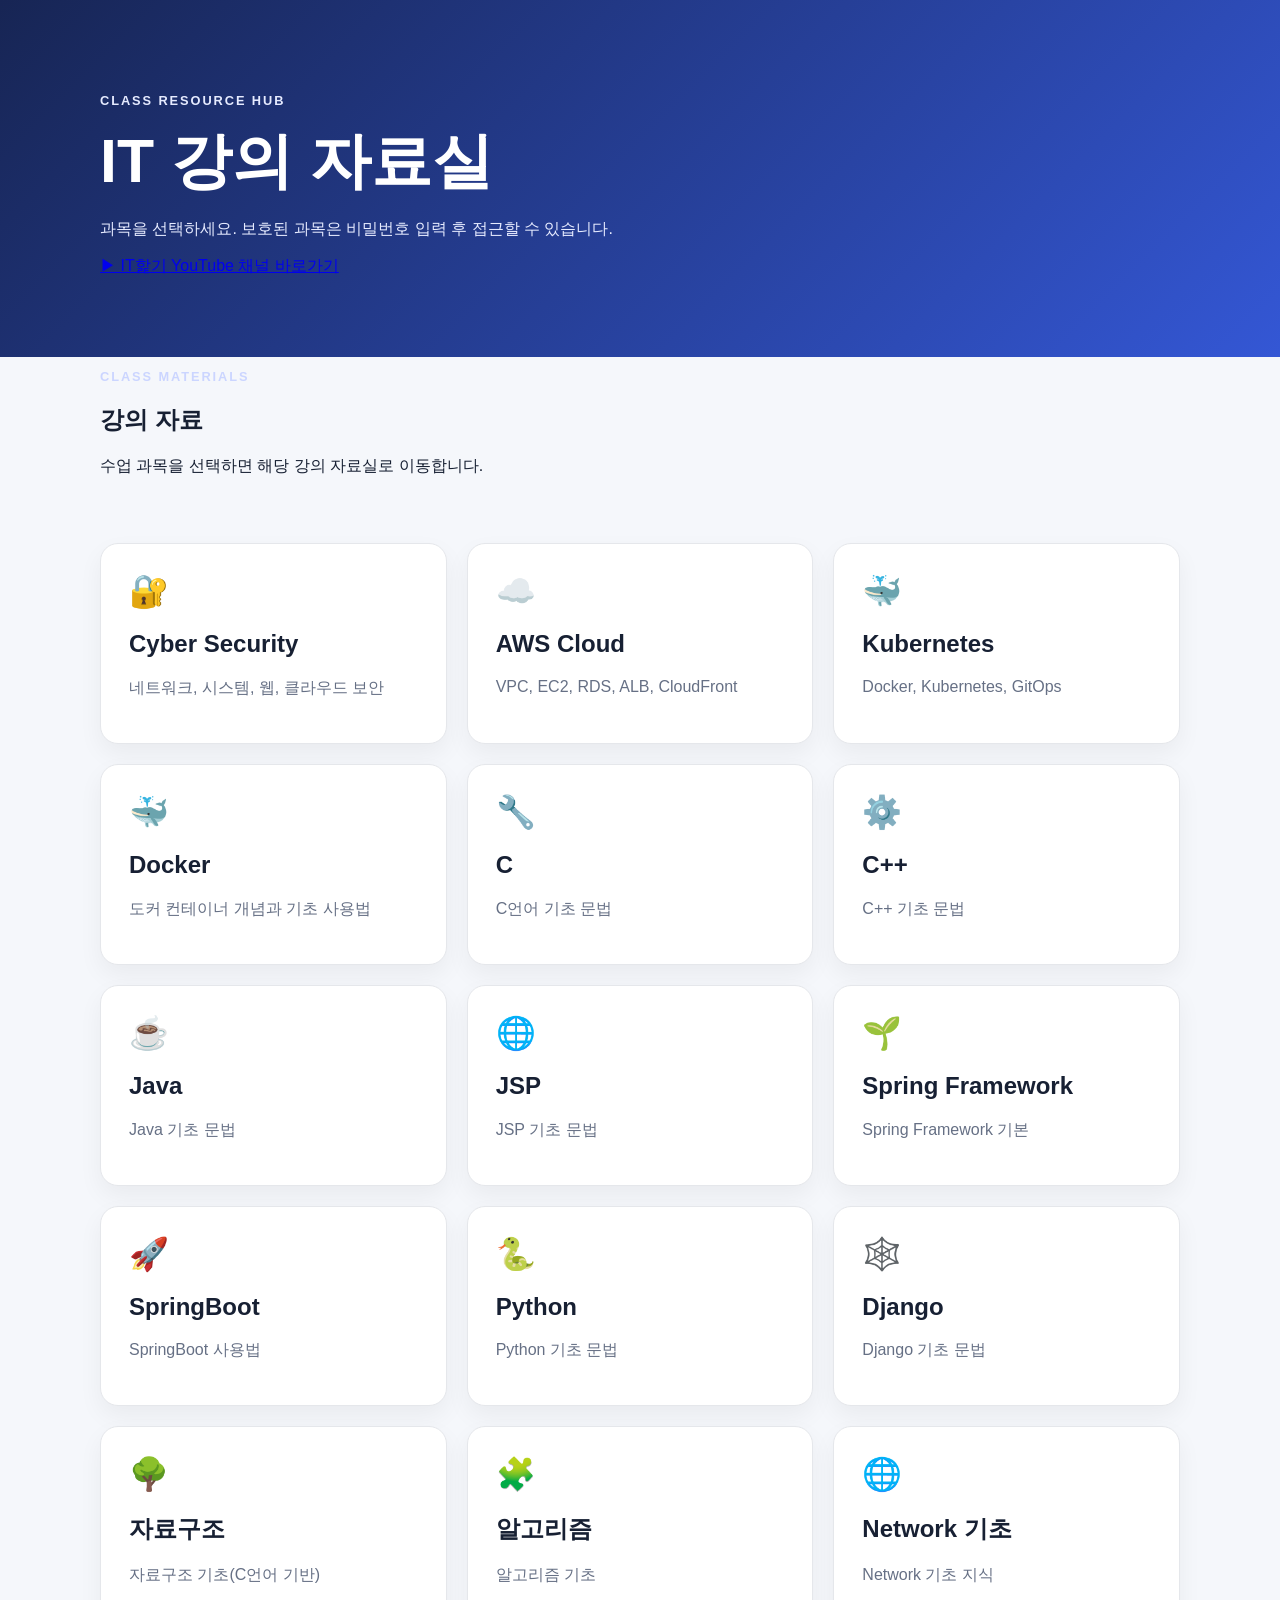
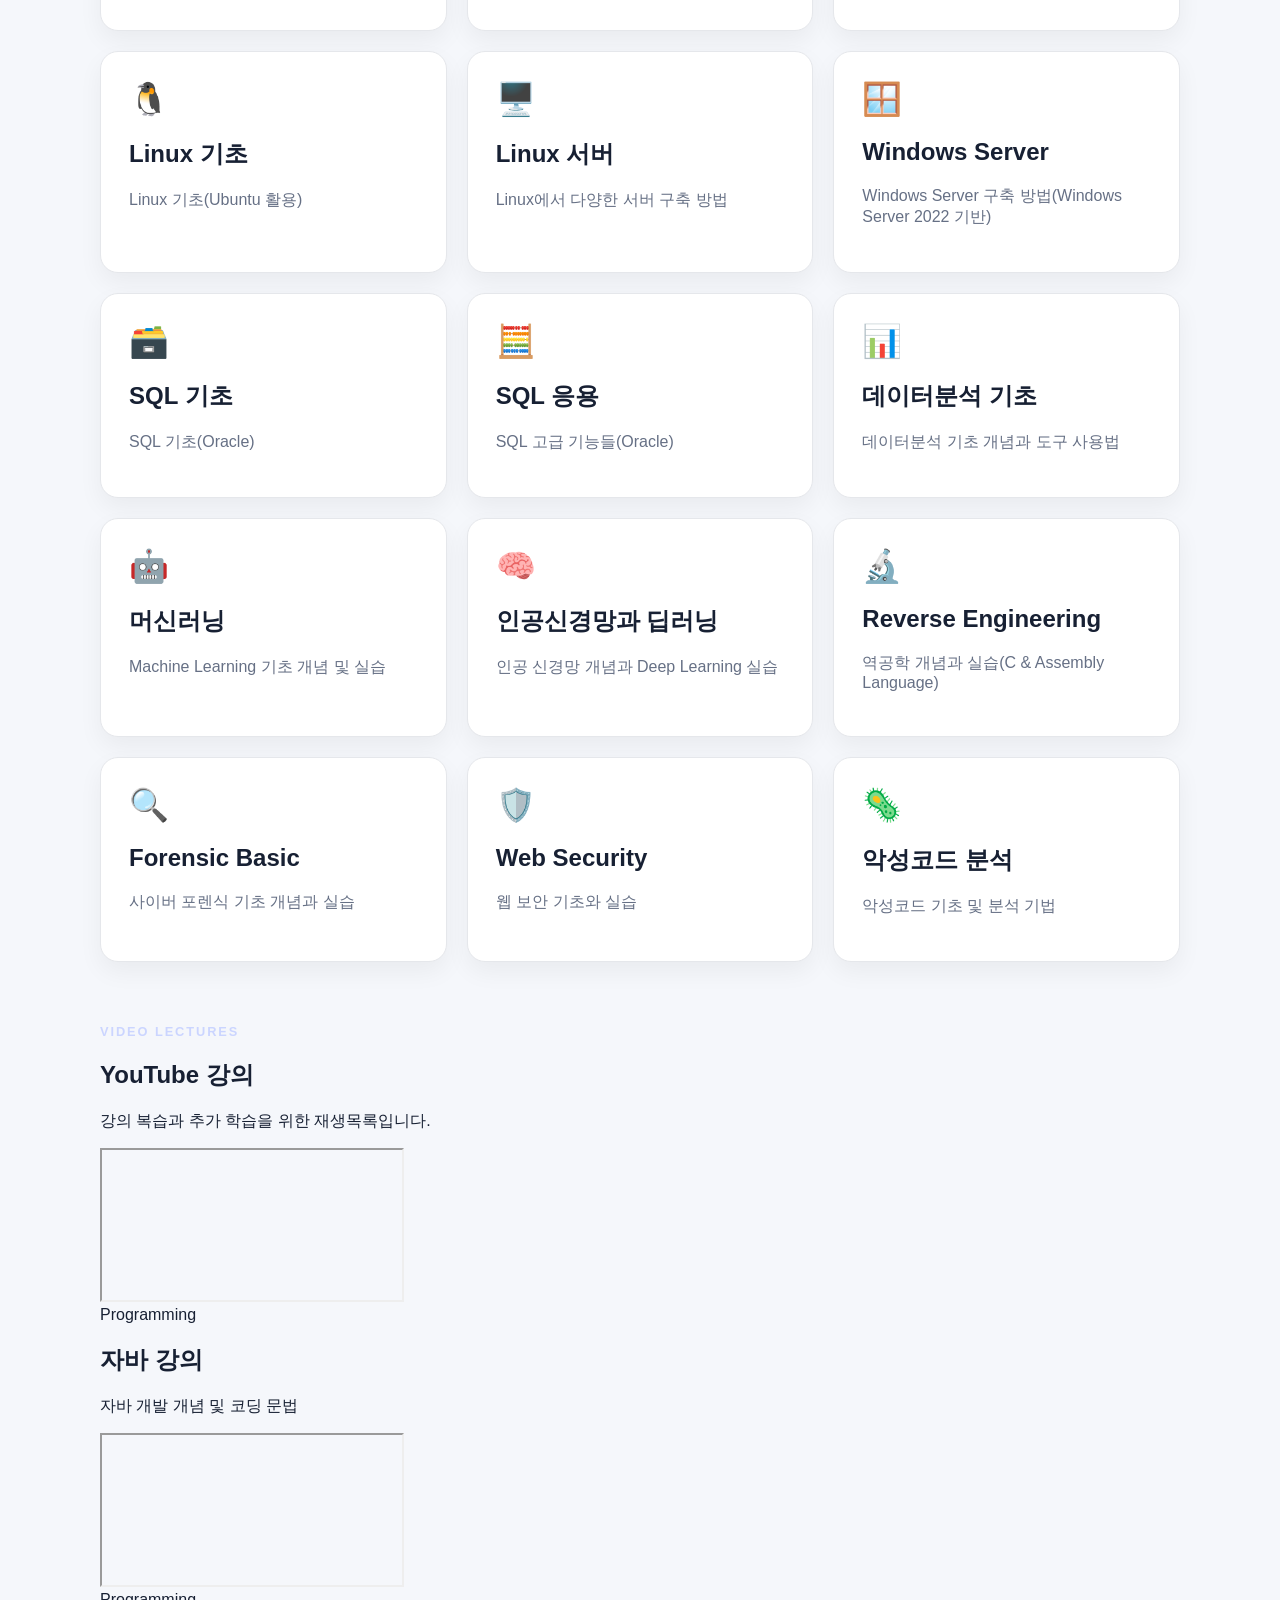
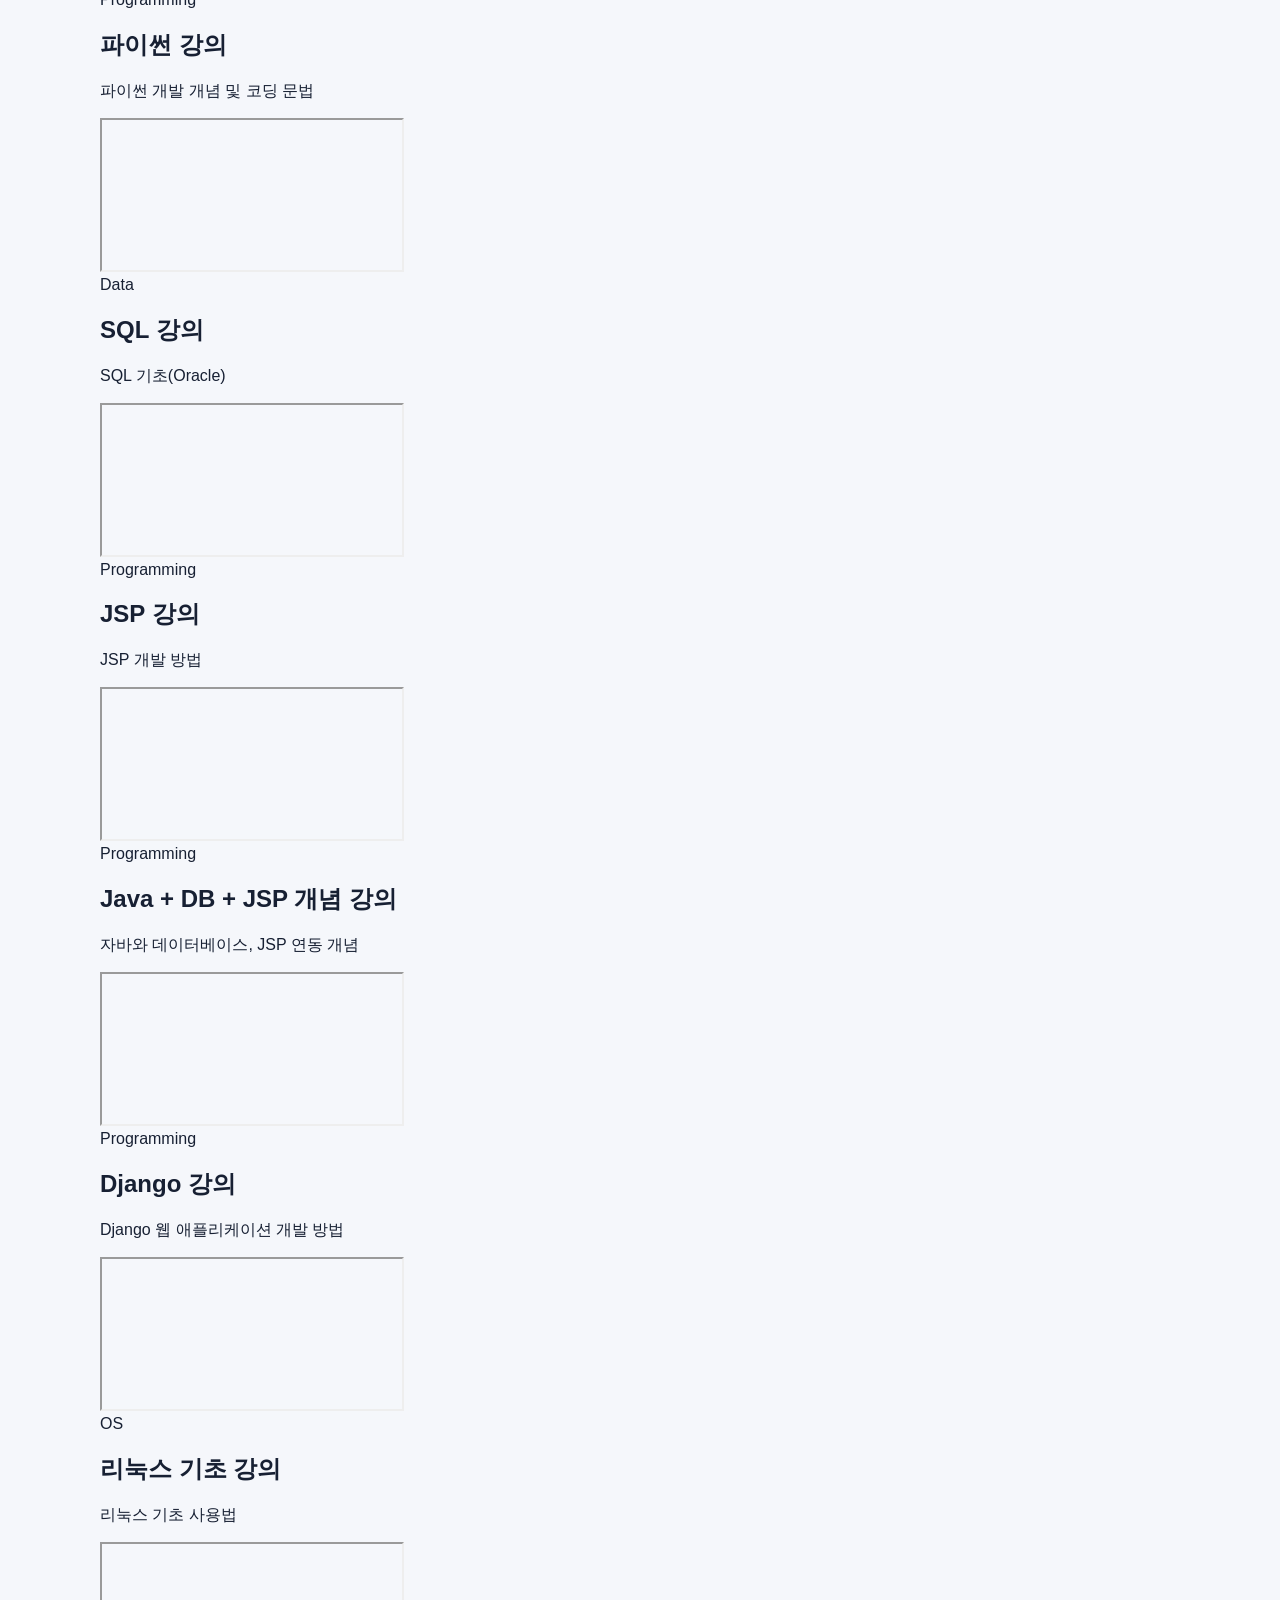
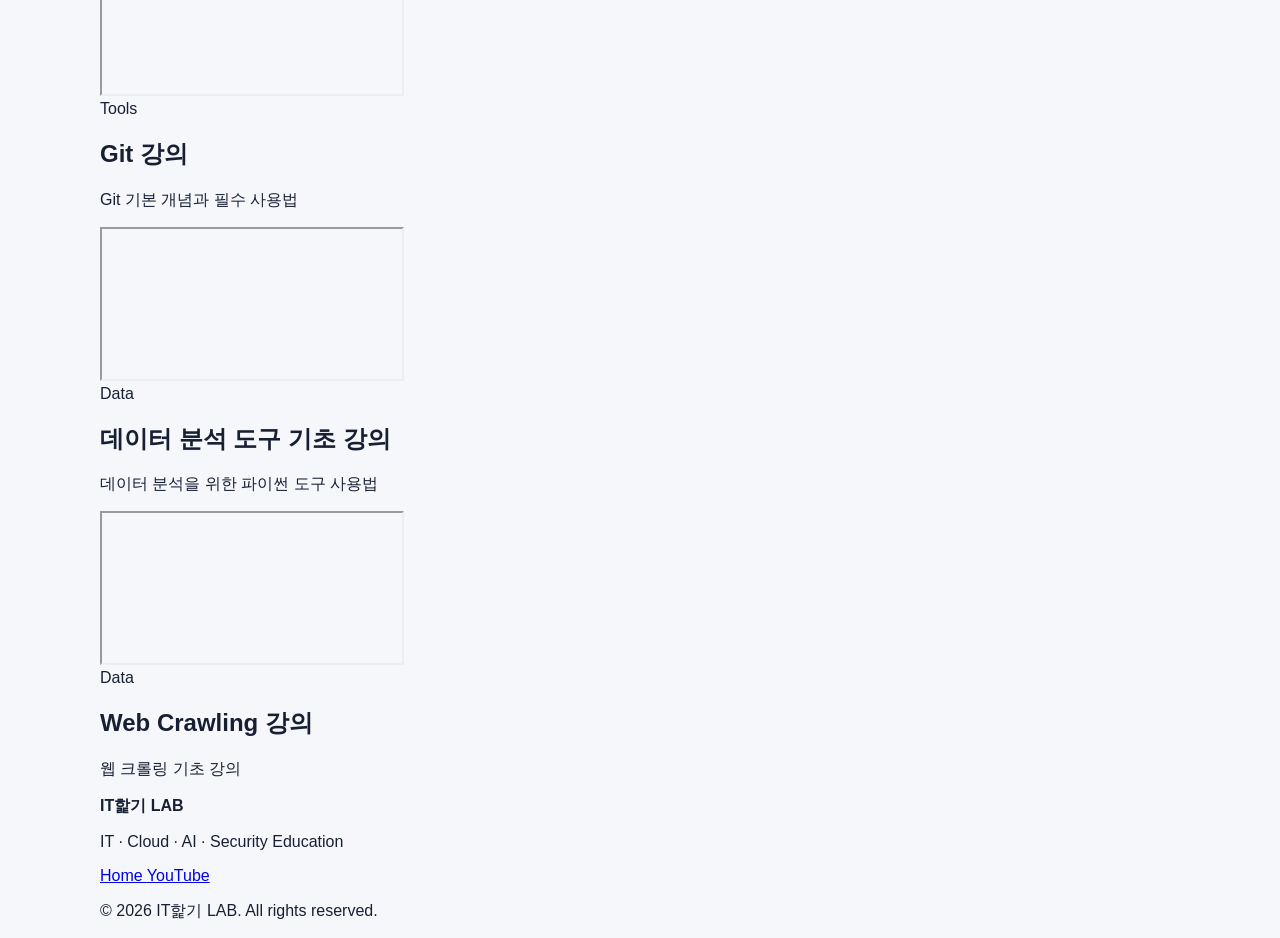
==== public/index.html @ bf6986c0 "update" ====
<!doctype html>
<html lang="ko">
<head>
    <meta charset="utf-8">
    <meta name="viewport" content="width=device-width,initial-scale=1">

    <title>IT핥기 LAB</title>

    <link rel="stylesheet" href="/css/style.css">

    <!-- favicon -->
    <link rel="icon" type="image/png" href="/favicon.png">
</head>

<body>

    <!-- =========================
         HERO
    ========================== -->
    <header class="hero">
        <div class="wrap">

            <p class="eyebrow">
                CLASS RESOURCE HUB
            </p>

            <h1>IT 강의 자료실</h1>

            <p>
                과목을 선택하세요.
                보호된 과목은 비밀번호 입력 후 접근할 수 있습니다.
            </p>
            
            <!-- 채널 바로가기 -->
            <div class="youtube-more">

                <a
                    href="https://www.youtube.com/@it핥기"
                    target="_blank"
                    rel="noopener"
                    class="youtube-button"
                >
                    ▶ IT핥기 YouTube 채널 바로가기
                </a>

            </div>
        </div>
    </header>

    <main class="wrap">
        <!-- =========================
             강의 자료
        ========================== -->
        <section class="section">
            <div class="section-title">
                <p class="eyebrow dark">
                    CLASS MATERIALS
                </p>
                <h2>강의 자료</h2>
                <p>
                    수업 과목을 선택하면 해당 강의 자료실로 이동합니다.
                </p>
            </div>

            <div class="grid">
                <!-- Cyber Security -->
                <a class="card" href="/cyber/">
                    <span class="card-icon">
                        🔐
                    </span>
                    <h2>Cyber Security</h2>
                    <p>
                        네트워크, 시스템, 웹,
                        클라우드 보안
                    </p>
                </a>
                
                <!-- AWS -->
                <a class="card" href="/aws/">
                    <span class="card-icon">
                        ☁️
                    </span>
                    <h2>AWS Cloud</h2>
                    <p>
                        VPC, EC2, RDS, ALB,
                        CloudFront
                    </p>
                </a>

                <!-- Kubernetes -->
                <a class="card" href="/kubernetes/">
                    <span class="card-icon">
                        🐳
                    </span>
                    <h2>Kubernetes</h2>
                    <p>
                        Docker, Kubernetes,
                        GitOps
                    </p>
                </a>

                <a class="card" href="/docker/">
                    <span class="card-icon">🐳</span>
                    <h2>Docker</h2>
                    <p>도커 컨테이너 개념과 기초 사용법</p>
                </a>

                <a class="card" href="/c/">
                    <span class="card-icon">🔧</span>
                    <h2>C</h2>
                    <p>C언어 기초 문법</p>
                </a>

                <a class="card" href="/cpp/">
                    <span class="card-icon">⚙️</span>
                    <h2>C++</h2>
                    <p>C++ 기초 문법</p>
                </a>

                <a class="card" href="/java/">
                    <span class="card-icon">☕</span>
                    <h2>Java</h2>
                    <p>Java 기초 문법</p>
                </a>

                <a class="card" href="/jsp/">
                    <span class="card-icon">🌐</span>
                    <h2>JSP</h2>
                    <p>JSP 기초 문법</p>
                </a>

                <a class="card" href="/spring/">
                    <span class="card-icon">🌱</span>
                    <h2>Spring Framework</h2>
                    <p>Spring Framework 기본</p>
                </a>

                <a class="card" href="/springboot/">
                    <span class="card-icon">🚀</span>
                    <h2>SpringBoot</h2>
                    <p>SpringBoot 사용법</p>
                </a>

                <a class="card" href="/python/">
                    <span class="card-icon">🐍</span>
                    <h2>Python</h2>
                    <p>Python 기초 문법</p>
                </a>

                <a class="card" href="/django/">
                    <span class="card-icon">🕸️</span>
                    <h2>Django</h2>
                    <p>Django 기초 문법</p>
                </a>

                <a class="card" href="/data-structure/">
                    <span class="card-icon">🌳</span>
                    <h2>자료구조</h2>
                    <p>자료구조 기초(C언어 기반)</p>
                </a>

                <a class="card" href="/algo/">
                    <span class="card-icon">🧩</span>
                    <h2>알고리즘</h2>
                    <p>알고리즘 기초</p>
                </a>

                <a class="card" href="/network/">
                    <span class="card-icon">🌐</span>
                    <h2>Network 기초</h2>
                    <p>Network 기초 지식</p>
                </a>

                <a class="card" href="/linux1/">
                    <span class="card-icon">🐧</span>
                    <h2>Linux 기초</h2>
                    <p>Linux 기초(Ubuntu 활용)</p>
                </a>

                <a class="card" href="/linux2/">
                    <span class="card-icon">🖥️</span>
                    <h2>Linux 서버</h2>
                    <p>Linux에서 다양한 서버 구축 방법</p>
                </a>

                <a class="card" href="/winsrv/">
                    <span class="card-icon">🪟</span>
                    <h2>Windows Server</h2>
                    <p>Windows Server 구축 방법(Windows Server 2022 기반)</p>
                </a>

                <a class="card" href="/sql1/">
                    <span class="card-icon">🗃️</span>
                    <h2>SQL 기초</h2>
                    <p>SQL 기초(Oracle)</p>
                </a>

                <a class="card" href="/sql2/">
                    <span class="card-icon">🧮</span>
                    <h2>SQL 응용</h2>
                    <p>SQL 고급 기능들(Oracle)</p>
                </a>

                <a class="card" href="/da/">
                    <span class="card-icon">📊</span>
                    <h2>데이터분석 기초</h2>
                    <p>데이터분석 기초 개념과 도구 사용법</p>
                </a>

                <a class="card" href="/ml/">
                    <span class="card-icon">🤖</span>
                    <h2>머신러닝</h2>
                    <p>Machine Learning 기초 개념 및 실습</p>
                </a>

                <a class="card" href="/dl/">
                    <span class="card-icon">🧠</span>
                    <h2>인공신경망과 딥러닝</h2>
                    <p>인공 신경망 개념과 Deep Learning 실습</p>
                </a>

                <a class="card" href="/rev/">
                    <span class="card-icon">🔬</span>
                    <h2>Reverse Engineering</h2>
                    <p>역공학 개념과 실습(C & Assembly Language)</p>
                </a>

                <a class="card" href="/fb/">
                    <span class="card-icon">🔍</span>
                    <h2>Forensic Basic</h2>
                    <p>사이버 포렌식 기초 개념과 실습</p>
                </a>

                <a class="card" href="/ws/">
                    <span class="card-icon">🛡️</span>
                    <h2>Web Security</h2>
                    <p>웹 보안 기초와 실습</p>
                </a>

                <a class="card" href="/ma/">
                    <span class="card-icon">🦠</span>
                    <h2>악성코드 분석</h2>
                    <p>악성코드 기초 및 분석 기법</p>
                </a>

            </div>

        </section>


    <!-- =========================
        YouTube 강의
    ========================= -->
    <section class="section youtube-section">

        <div class="section-title">

            <p class="eyebrow dark">
                VIDEO LECTURES
            </p>

            <h2>YouTube 강의</h2>

            <p>
                강의 복습과 추가 학습을 위한 재생목록입니다.
            </p>

        </div>


        <div class="youtube-grid">

            <!-- =========================
                Java
            ========================== -->
            <article class="youtube-playlist-card">

                <div class="video-wrapper">

                    <iframe
                        src="https://www.youtube.com/embed/videoseries?list=PLpzDq-W37heRkx-B5U7w-_cO6PDw063dW"
                        title="Java"
                        referrerpolicy="strict-origin-when-cross-origin"
                        allow="
                            accelerometer;
                            autoplay;
                            clipboard-write;
                            encrypted-media;
                            gyroscope;
                            picture-in-picture;
                            web-share
                        "
                        allowfullscreen>
                    </iframe>

                </div>

                <div class="youtube-content">

                    <span class="youtube-category">
                        Programming
                    </span>

                    <h2>
                        자바 강의
                    </h2>

                    <p>
                        자바 개발 개념 및 코딩 문법
                    </p>

                </div>

            </article>


            <!-- =========================
                Python
            ========================== -->
            <article class="youtube-playlist-card">

                <div class="video-wrapper">

                    <iframe
                        src="https://www.youtube.com/embed/videoseries?list=PLpzDq-W37heRclYB7FYI_WoXE2N-7zSl5"
                        title="Python"
                        referrerpolicy="strict-origin-when-cross-origin"
                        allow="
                            accelerometer;
                            autoplay;
                            clipboard-write;
                            encrypted-media;
                            gyroscope;
                            picture-in-picture;
                            web-share
                        "
                        allowfullscreen>
                    </iframe>

                </div>

                <div class="youtube-content">

                    <span class="youtube-category">
                        Programming
                    </span>

                    <h2>
                        파이썬 강의
                    </h2>

                    <p>
                        파이썬 개발 개념 및 코딩 문법
                    </p>

                </div>

            </article>


            <!-- =========================
                SQL
            ========================== -->
            <article class="youtube-playlist-card">

                <div class="video-wrapper">

                    <iframe
                        src="https://www.youtube.com/embed/videoseries?list=PLpzDq-W37heTPcMzb2pOwhKZUdSmlkOqC"
                        title="SQL Oracle"
                        referrerpolicy="strict-origin-when-cross-origin"
                        allow="
                            accelerometer;
                            autoplay;
                            clipboard-write;
                            encrypted-media;
                            gyroscope;
                            picture-in-picture;
                            web-share
                        "
                        allowfullscreen>
                    </iframe>

                </div>

                <div class="youtube-content">

                    <span class="youtube-category">
                        Data
                    </span>

                    <h2>
                        SQL 강의
                    </h2>

                    <p>
                        SQL 기초(Oracle)
                    </p>

                </div>

            </article>


            <!-- =========================
                JSP
            ========================== -->
            <article class="youtube-playlist-card">

                <div class="video-wrapper">

                    <iframe
                        src="https://www.youtube.com/embed/videoseries?list=PLpzDq-W37heQmbi8MP9l7QAs64ZP_fzeF"
                        title="JSP"
                        referrerpolicy="strict-origin-when-cross-origin"
                        allow="
                            accelerometer;
                            autoplay;
                            clipboard-write;
                            encrypted-media;
                            gyroscope;
                            picture-in-picture;
                            web-share
                        "
                        allowfullscreen>
                    </iframe>

                </div>

                <div class="youtube-content">

                    <span class="youtube-category">
                        Programming
                    </span>

                    <h2>
                        JSP 강의
                    </h2>

                    <p>
                        JSP 개발 방법
                    </p>

                </div>

            </article>


            <!-- =========================
                Java + DB + JSP
            ========================== -->
            <article class="youtube-playlist-card">

                <div class="video-wrapper">

                    <iframe
                        src="https://www.youtube.com/embed/videoseries?list=PLpzDq-W37heQmbi8MP9l7QAs64ZP_fzeF"
                        title="Java DB JSP"
                        referrerpolicy="strict-origin-when-cross-origin"
                        allow="
                            accelerometer;
                            autoplay;
                            clipboard-write;
                            encrypted-media;
                            gyroscope;
                            picture-in-picture;
                            web-share
                        "
                        allowfullscreen>
                    </iframe>

                </div>

                <div class="youtube-content">

                    <span class="youtube-category">
                        Programming
                    </span>

                    <h2>
                        Java + DB + JSP 개념 강의
                    </h2>

                    <p>
                        자바와 데이터베이스, JSP 연동 개념
                    </p>

                </div>

            </article>


            <!-- =========================
                Django
            ========================== -->
            <article class="youtube-playlist-card">

                <div class="video-wrapper">

                    <iframe
                        src="https://www.youtube.com/embed/videoseries?list=PLpzDq-W37heQVO-5JnVMp1blZH3M0lo5Z"
                        title="Django"
                        referrerpolicy="strict-origin-when-cross-origin"
                        allow="
                            accelerometer;
                            autoplay;
                            clipboard-write;
                            encrypted-media;
                            gyroscope;
                            picture-in-picture;
                            web-share
                        "
                        allowfullscreen>
                    </iframe>

                </div>

                <div class="youtube-content">

                    <span class="youtube-category">
                        Programming
                    </span>

                    <h2>
                        Django 강의
                    </h2>

                    <p>
                        Django 웹 애플리케이션 개발 방법
                    </p>

                </div>

            </article>


            <!-- =========================
                Linux
            ========================== -->
            <article class="youtube-playlist-card">

                <div class="video-wrapper">

                    <iframe
                        src="https://www.youtube.com/embed/videoseries?list=PLpzDq-W37heSOSBrV_5acQC4XdkAMDPo-"
                        title="Linux"
                        referrerpolicy="strict-origin-when-cross-origin"
                        allow="
                            accelerometer;
                            autoplay;
                            clipboard-write;
                            encrypted-media;
                            gyroscope;
                            picture-in-picture;
                            web-share
                        "
                        allowfullscreen>
                    </iframe>

                </div>

                <div class="youtube-content">

                    <span class="youtube-category">
                        OS
                    </span>

                    <h2>
                        리눅스 기초 강의
                    </h2>

                    <p>
                        리눅스 기초 사용법
                    </p>

                </div>

            </article>


            <!-- =========================
                Git
            ========================== -->
            <article class="youtube-playlist-card">

                <div class="video-wrapper">

                    <iframe
                        src="https://www.youtube.com/embed/videoseries?list=PLpzDq-W37heTVW8lrWo8DVLi33BRVwICo"
                        title="Git"
                        referrerpolicy="strict-origin-when-cross-origin"
                        allow="
                            accelerometer;
                            autoplay;
                            clipboard-write;
                            encrypted-media;
                            gyroscope;
                            picture-in-picture;
                            web-share
                        "
                        allowfullscreen>
                    </iframe>

                </div>

                <div class="youtube-content">

                    <span class="youtube-category">
                        Tools
                    </span>

                    <h2>
                        Git 강의
                    </h2>

                    <p>
                        Git 기본 개념과 필수 사용법
                    </p>

                </div>

            </article>


            <!-- =========================
                데이터 분석
            ========================== -->
            <article class="youtube-playlist-card">

                <div class="video-wrapper">

                    <iframe
                        src="https://www.youtube.com/embed/videoseries?list=PLpzDq-W37heTSebtxqWcT6LnII8mQlkzD"
                        title="Data Analysis"
                        referrerpolicy="strict-origin-when-cross-origin"
                        allow="
                            accelerometer;
                            autoplay;
                            clipboard-write;
                            encrypted-media;
                            gyroscope;
                            picture-in-picture;
                            web-share
                        "
                        allowfullscreen>
                    </iframe>

                </div>

                <div class="youtube-content">

                    <span class="youtube-category">
                        Data
                    </span>

                    <h2>
                        데이터 분석 도구 기초 강의
                    </h2>

                    <p>
                        데이터 분석을 위한 파이썬 도구 사용법
                    </p>

                </div>

            </article>


            <!-- =========================
                Web Crawling
            ========================== -->
            <article class="youtube-playlist-card">

                <div class="video-wrapper">

                    <iframe
                        src="https://www.youtube.com/embed/videoseries?list=PLpzDq-W37heTmIJBXTWQVQNnhvNO1OXG2"
                        title="Web Crawling"
                        referrerpolicy="strict-origin-when-cross-origin"
                        allow="
                            accelerometer;
                            autoplay;
                            clipboard-write;
                            encrypted-media;
                            gyroscope;
                            picture-in-picture;
                            web-share
                        "
                        allowfullscreen>
                    </iframe>

                </div>

                <div class="youtube-content">

                    <span class="youtube-category">
                        Data
                    </span>

                    <h2>
                        Web Crawling 강의
                    </h2>

                    <p>
                        웹 크롤링 기초 강의
                    </p>

                </div>

            </article>

        </div>

    </section>

    </main>


    <!-- =========================
         FOOTER
    ========================== -->
    <footer class="footer">

        <div class="wrap footer-inner">

            <div class="footer-brand">

                <strong>
                    IT핥기 LAB
                </strong>

                <p>
                    IT · Cloud · AI · Security Education
                </p>

            </div>


            <div class="footer-links">

                <a href="/">
                    Home
                </a>

                <a
                    href="https://www.youtube.com/@it핥기"
                    target="_blank"
                    rel="noopener"
                >
                    YouTube
                </a>

            </div>

        </div>


        <div class="wrap footer-bottom">

            <p>
                © 2026 IT핥기 LAB.
                All rights reserved.
            </p>

        </div>

    </footer>

</body>
</html>
---- css/style.css ----
*{box-sizing:border-box}body{margin:0;font-family:Pretendard,"Noto Sans KR","Malgun Gothic",sans-serif;background:#f5f7fb;color:#172033}.wrap{width:min(1080px,calc(100% - 32px));margin:auto}.hero{padding:80px 0;background:linear-gradient(135deg,#172554,#3457d5);color:#fff}.hero.small{padding:55px 0}.eyebrow{font-size:.8rem;letter-spacing:.15em;font-weight:800;color:#cbd5ff}.hero h1{font-size:clamp(2rem,6vw,3.8rem);margin:.2em 0}.hero p{color:#e6ebff}.back{color:white;text-decoration:none}.grid{display:grid;grid-template-columns:repeat(3,1fr);gap:20px;padding:50px 0}.card{display:block;text-decoration:none;color:inherit;background:#fff;border:1px solid #e5e7eb;border-radius:18px;padding:28px;box-shadow:0 10px 25px rgba(0,0,0,.05)}.card span{font-size:2rem}.card p{color:#667085}.list{padding:45px 0}.list a{display:flex;gap:18px;align-items:center;margin-bottom:12px;padding:20px 22px;background:#fff;border:1px solid #e5e7eb;border-radius:14px;text-decoration:none;color:#172033}.list b{color:#3457d5}.login{min-height:100vh;display:grid;place-items:center;background:#f5f7fb}.login-box{width:min(420px,calc(100% - 32px));background:#fff;padding:32px;border-radius:20px;box-shadow:0 18px 45px rgba(0,0,0,.1)}.login-box input{width:100%;padding:14px;margin:12px 0;border:1px solid #d0d5dd;border-radius:10px}.login-box button{width:100%;padding:14px;border:0;border-radius:10px;background:#3457d5;color:white;font-weight:800}.error{color:#b42318}@media(max-width:760px){.grid{grid-template-columns:1fr}.hero{padding:55px 0}}
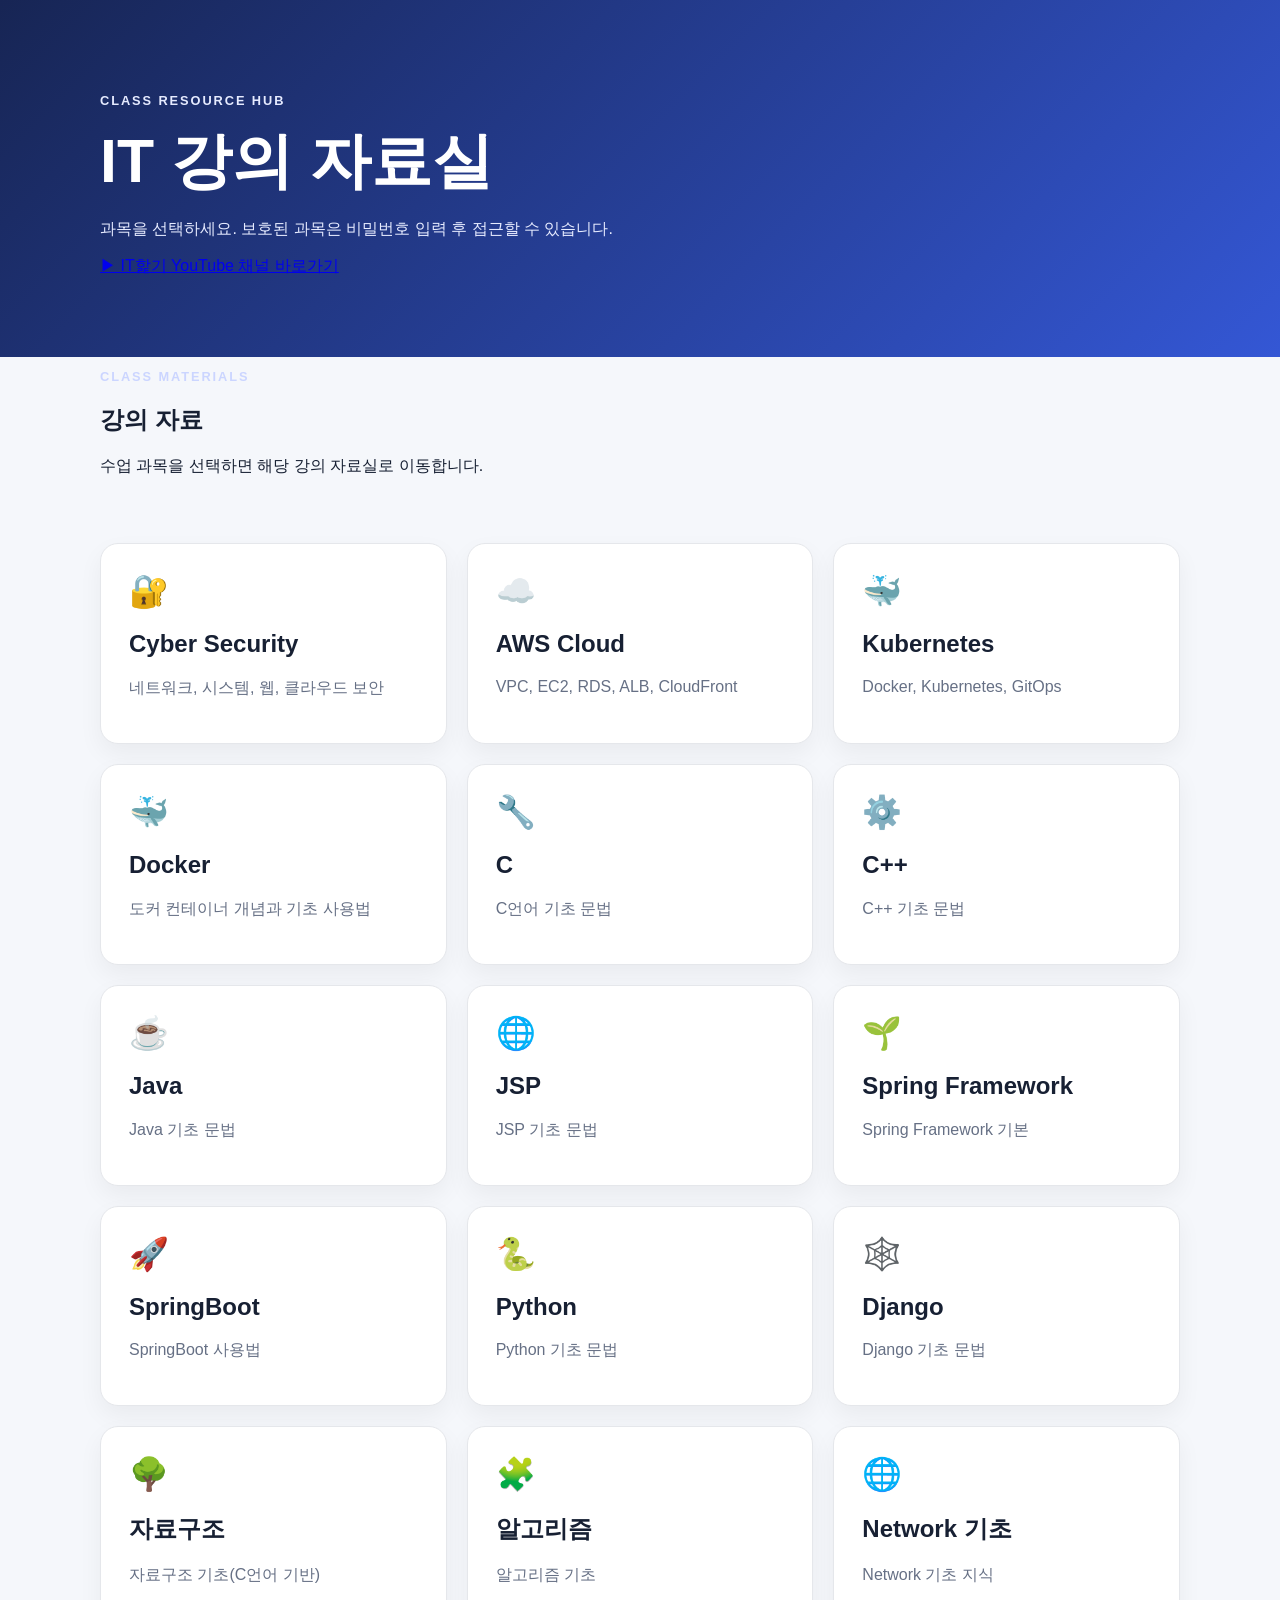
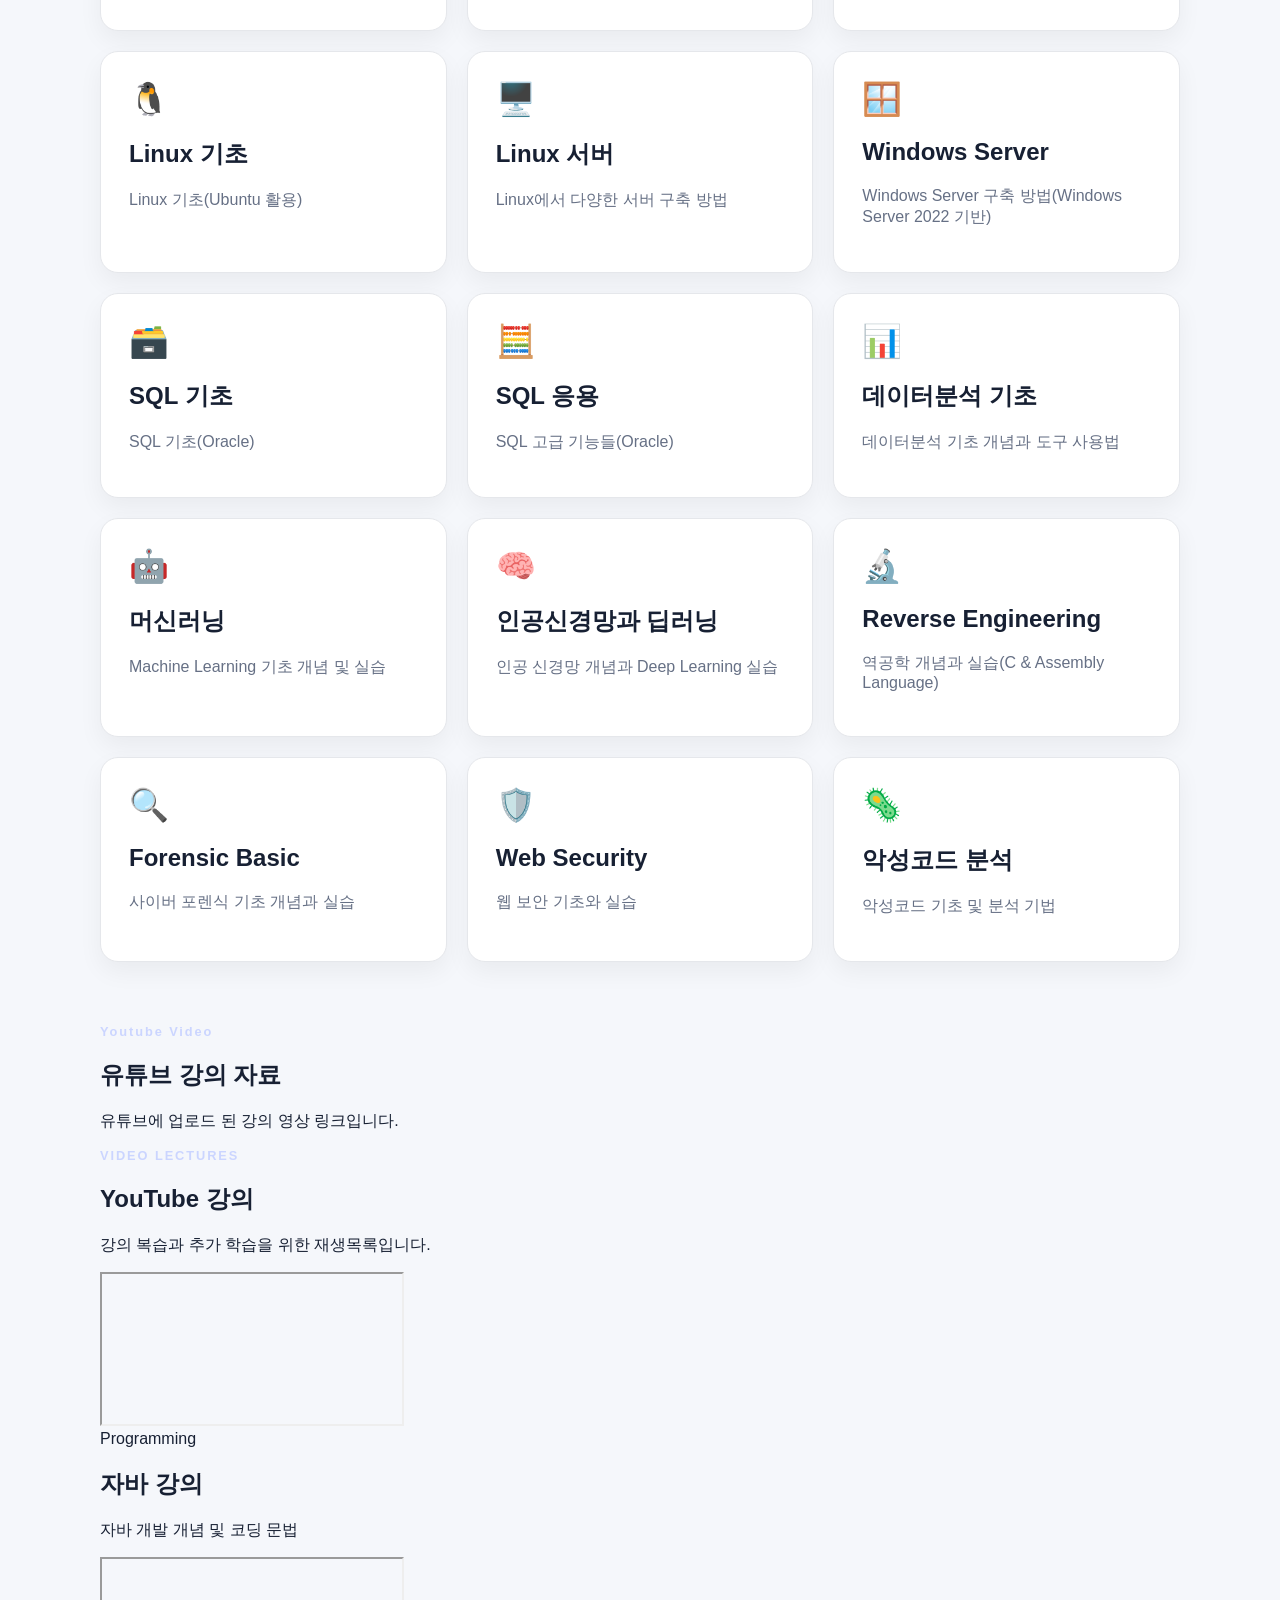
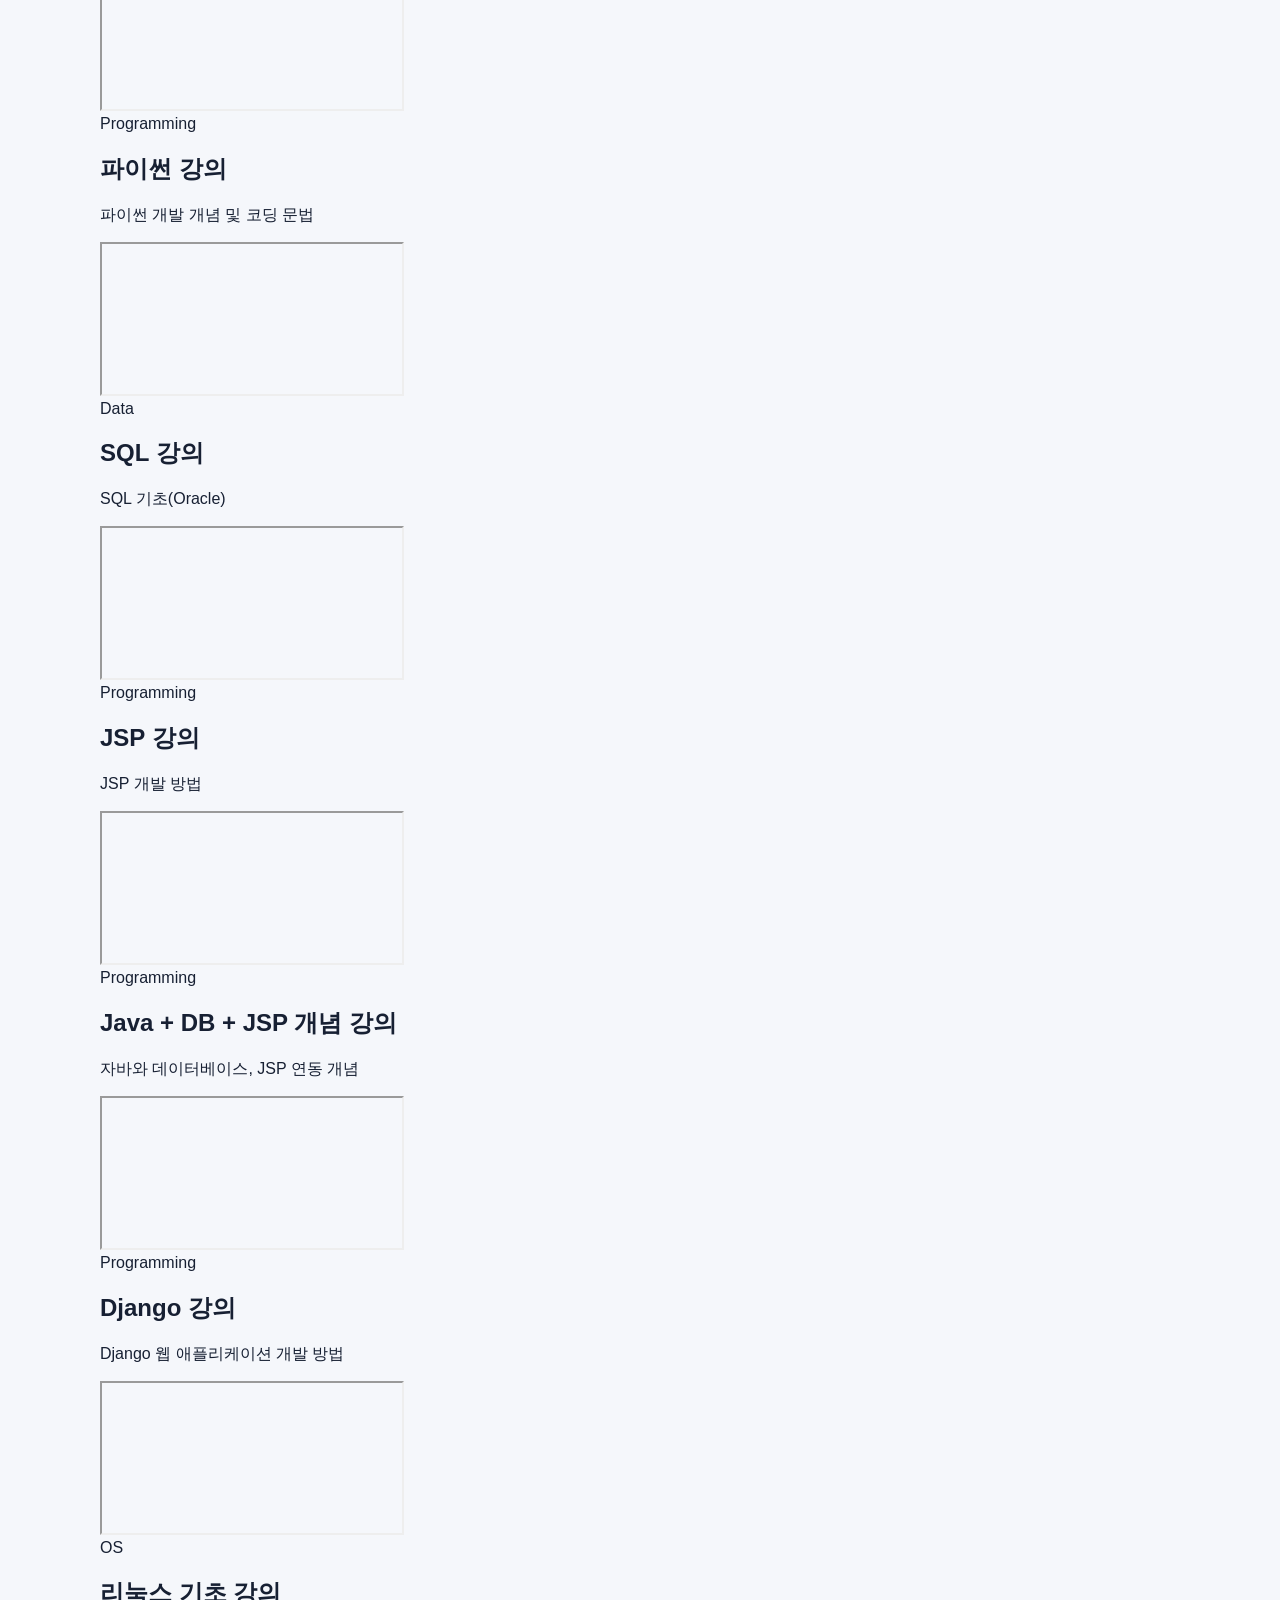
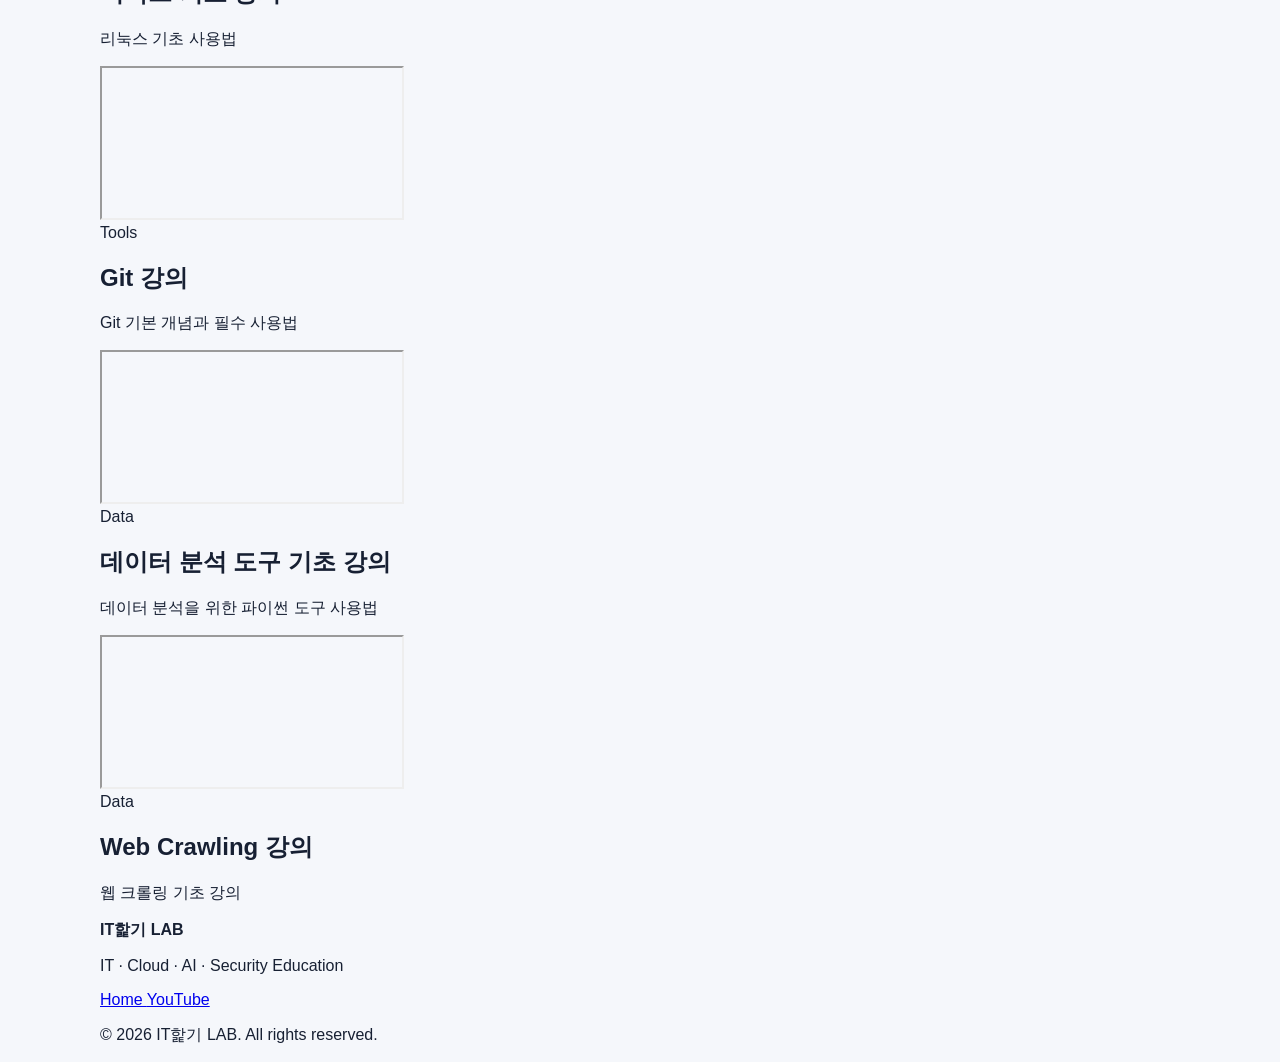
==== commit 6d7aeaf9: "update" ====
--- a/public/index.html
+++ b/public/index.html
@@ -33,7 +33,6 @@
             
             <!-- 채널 바로가기 -->
             <div class="youtube-more">
-
                 <a
                     href="https://www.youtube.com/@it핥기"
                     target="_blank"
@@ -42,7 +41,6 @@
                 >
                     ▶ IT핥기 YouTube 채널 바로가기
                 </a>
-
             </div>
         </div>
     </header>
@@ -254,6 +252,16 @@
     <section class="section youtube-section">
 
         <div class="section-title">
+            <p class="eyebrow dark">
+                Youtube Video
+            </p>
+            <h2>유튜브 강의 자료</h2>
+            <p>
+                유튜브에 업로드 된 강의 영상 링크입니다.
+            </p>
+        </div>
+
+        <div class="section-title">
 
             <p class="eyebrow dark">
                 VIDEO LECTURES
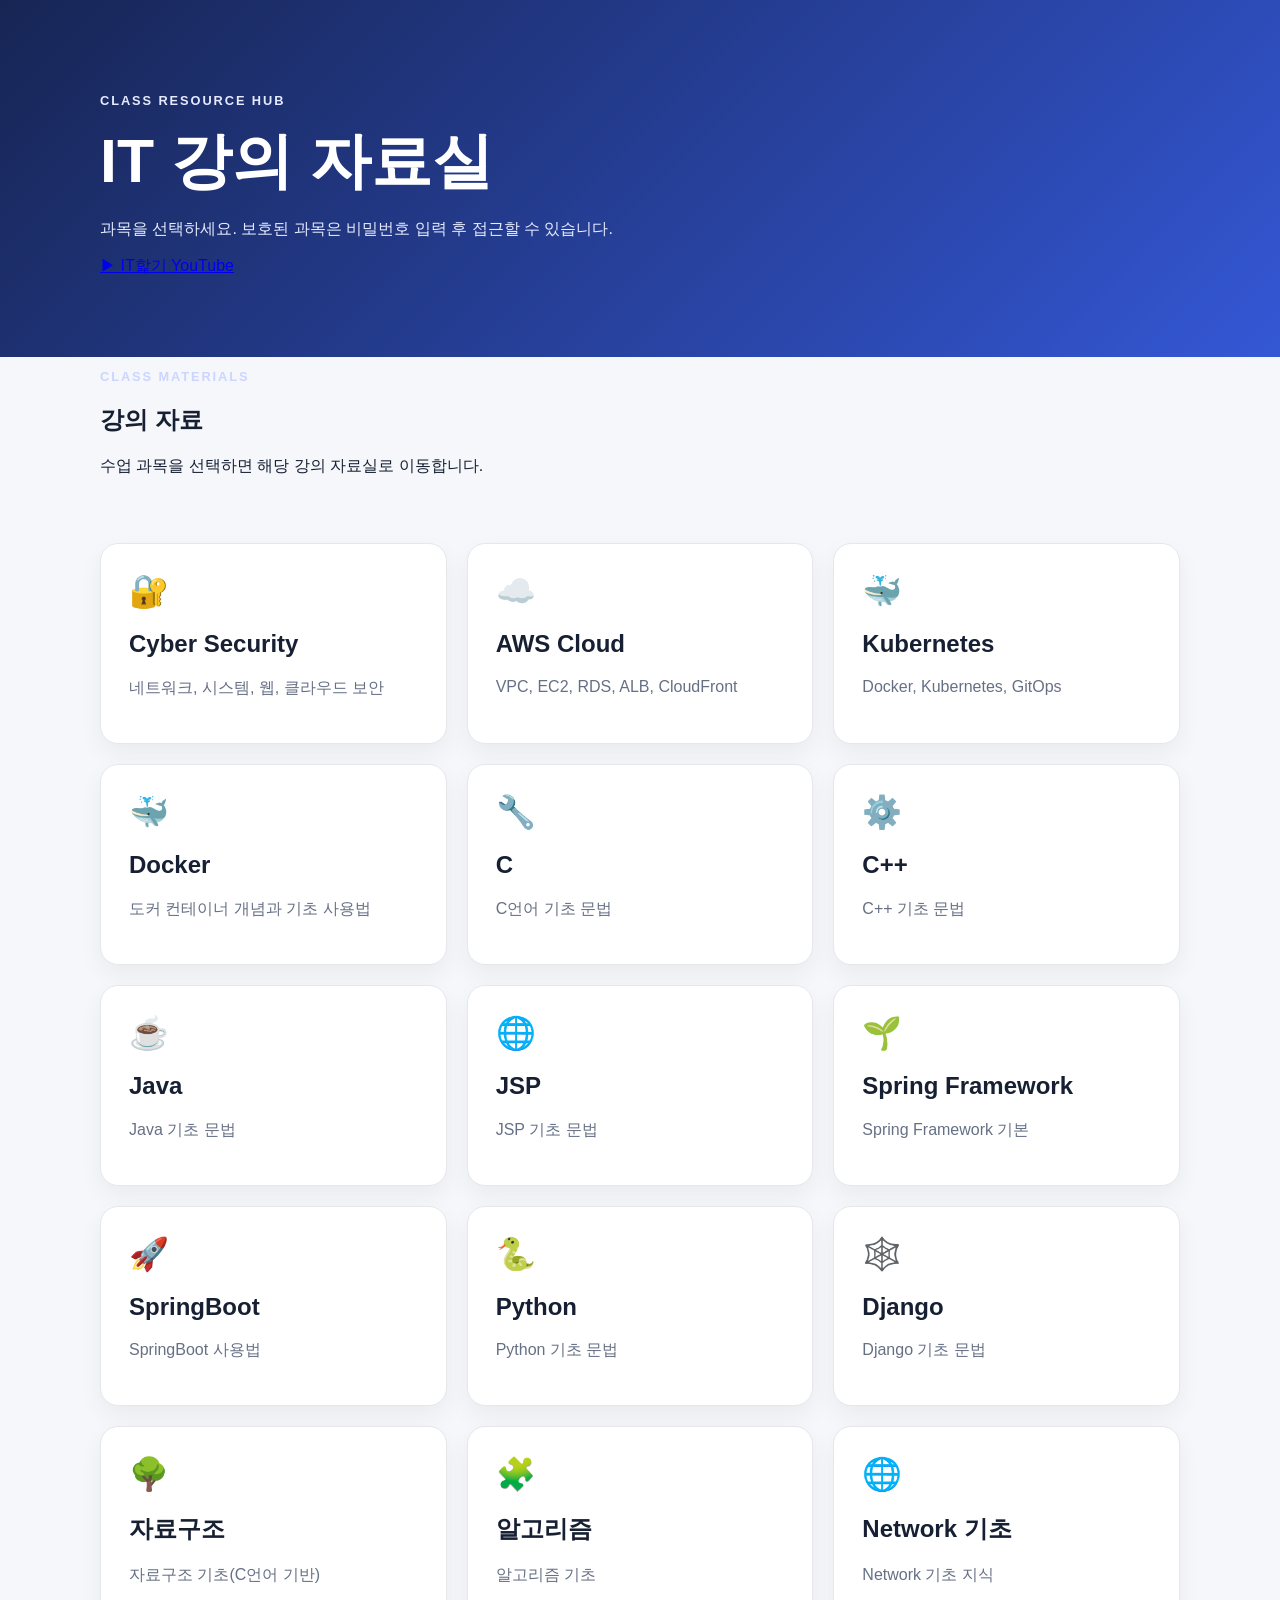
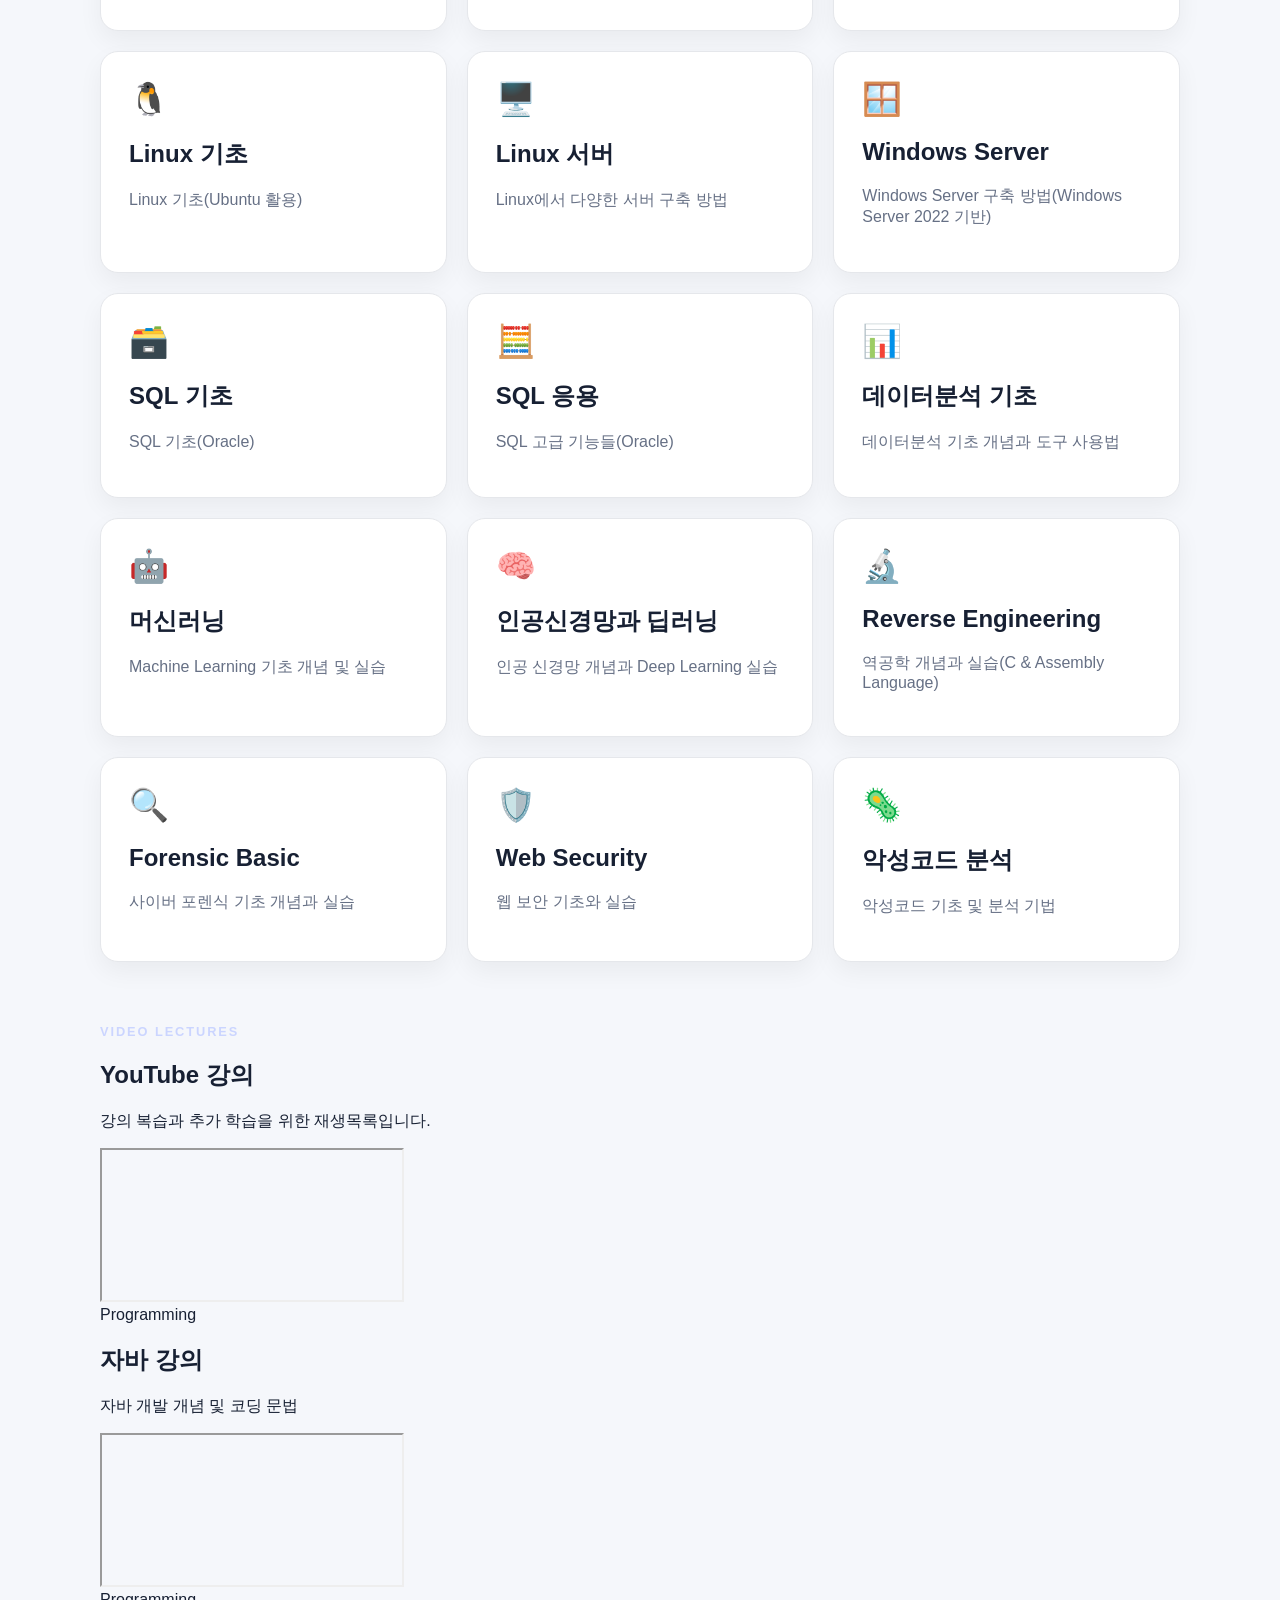
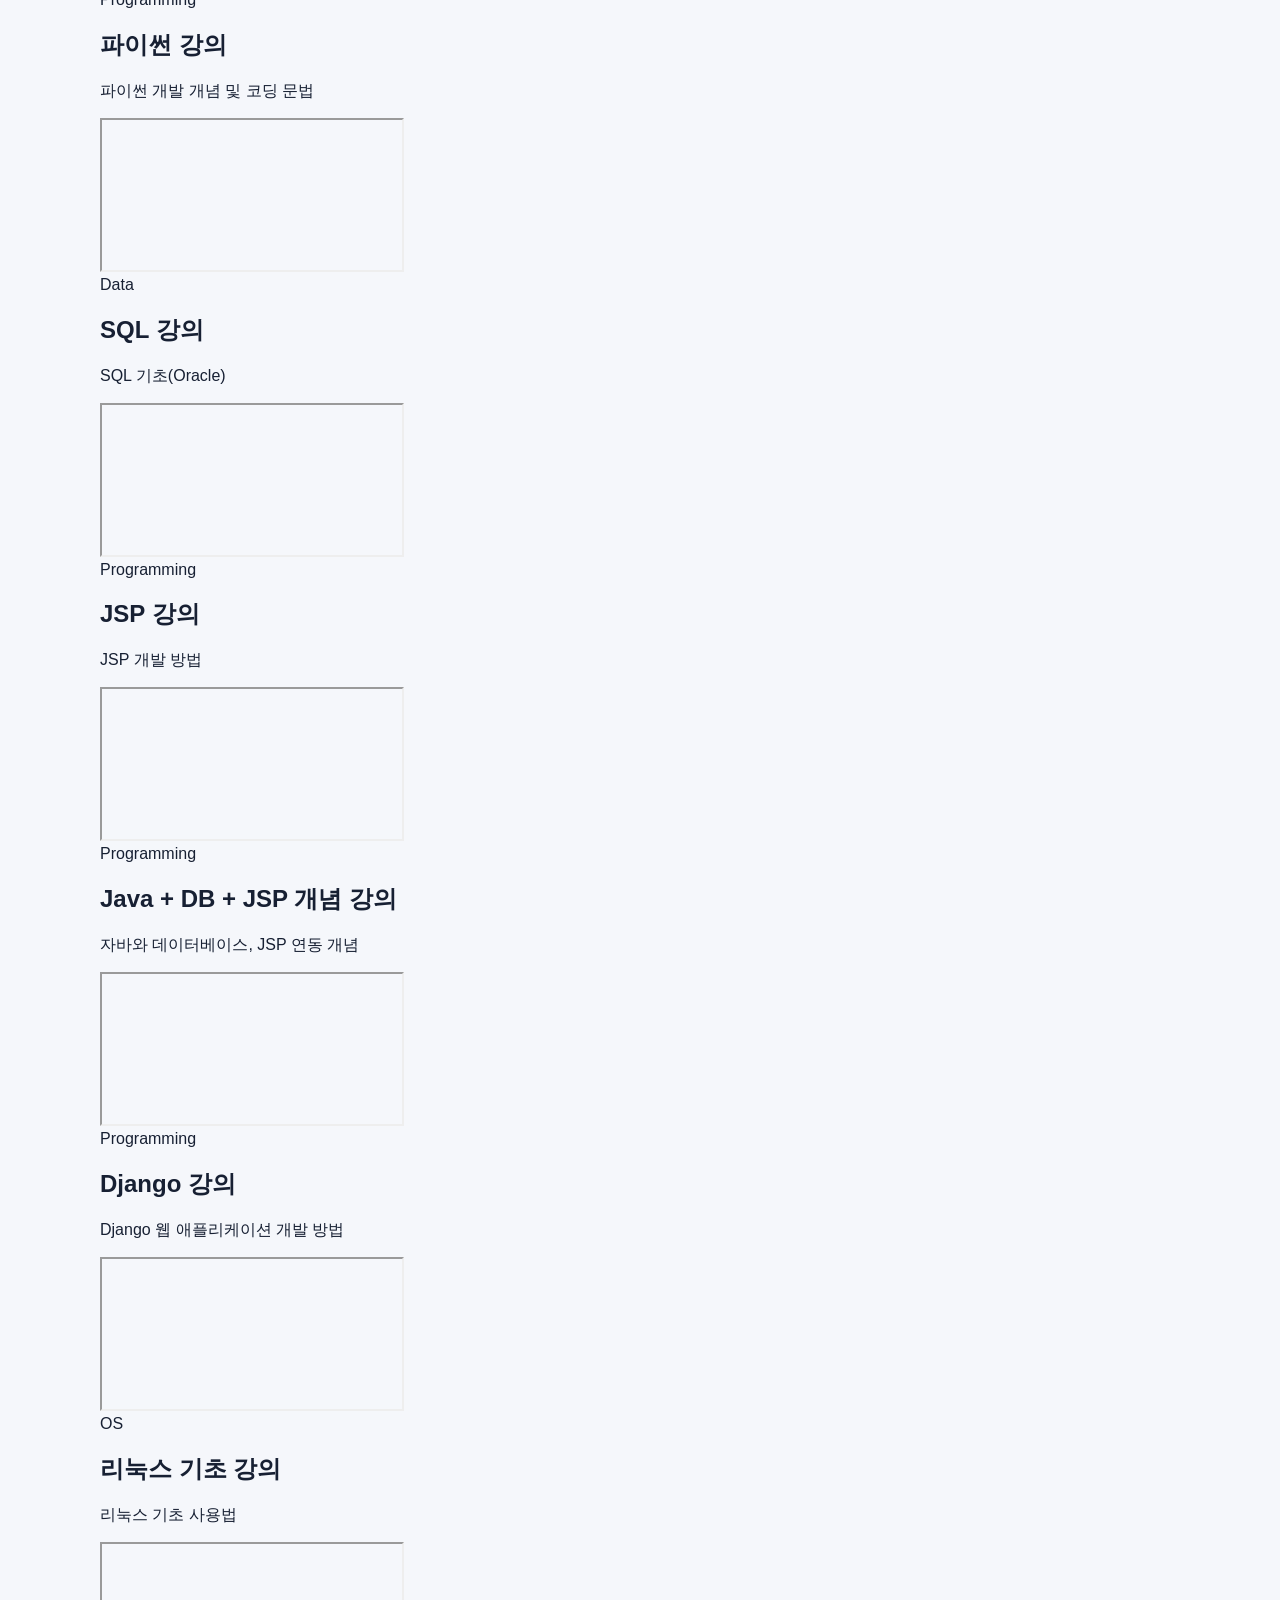
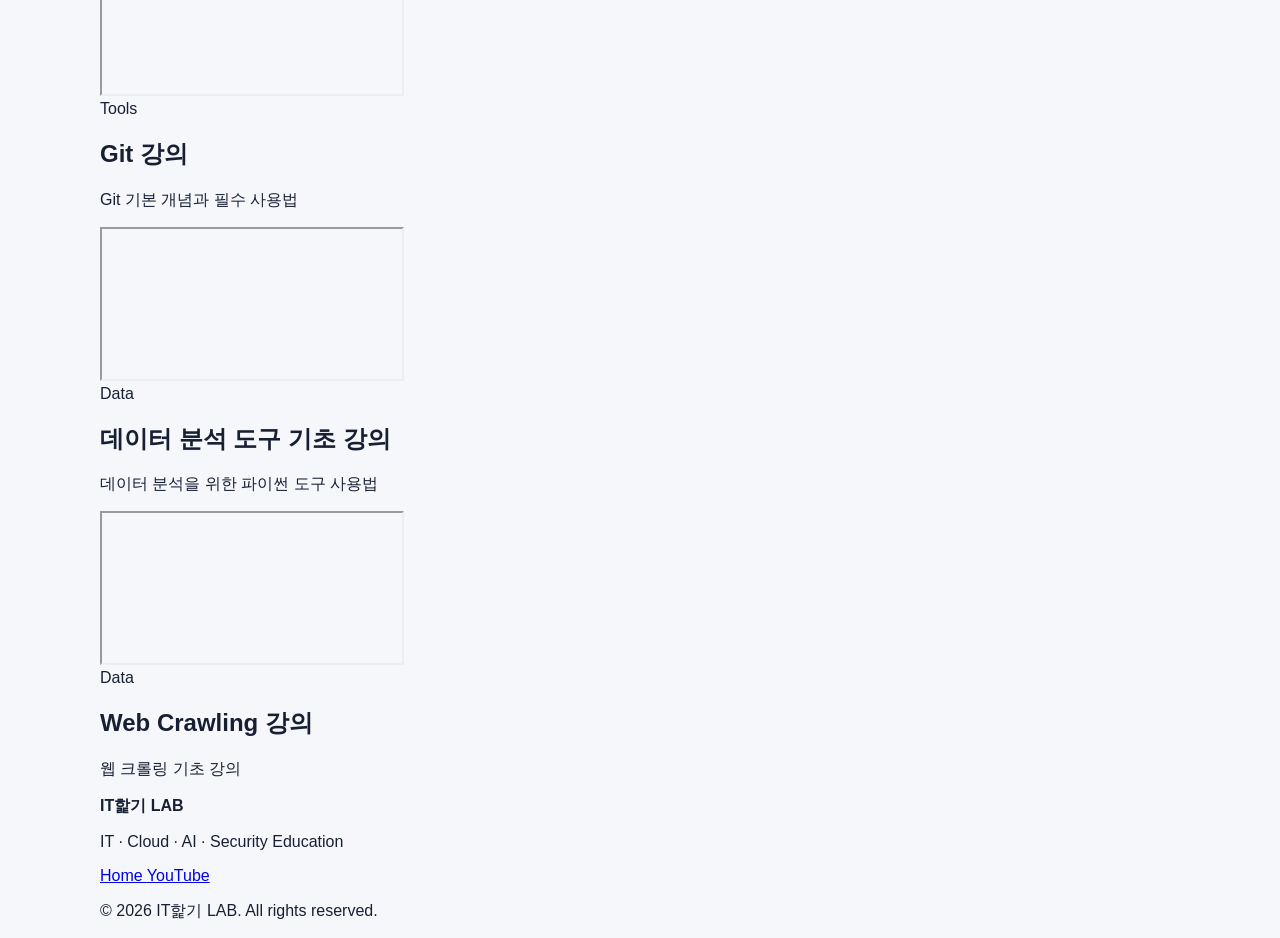
==== commit 87fec66e: "update" ====
--- a/public/index.html
+++ b/public/index.html
@@ -30,18 +30,26 @@
                 과목을 선택하세요.
                 보호된 과목은 비밀번호 입력 후 접근할 수 있습니다.
             </p>
-            
-            <!-- 채널 바로가기 -->
-            <div class="youtube-more">
+
+            <div class="hero-links">
+
                 <a
-                    href="https://www.youtube.com/@it핥기"
+                    href="https://www.youtube.com/@ithotgi"
                     target="_blank"
                     rel="noopener"
-                    class="youtube-button"
+                    class="hero-youtube-link"
                 >
-                    ▶ IT핥기 YouTube 채널 바로가기
-                </a>
+                    <span class="hero-youtube-icon">
+                        ▶
+                    </span>
+
+                    <span>
+                        IT핥기 YouTube
+                    </span>
+                </a>
+
             </div>
+
         </div>
     </header>
 
@@ -252,16 +260,6 @@
     <section class="section youtube-section">
 
         <div class="section-title">
-            <p class="eyebrow dark">
-                Youtube Video
-            </p>
-            <h2>유튜브 강의 자료</h2>
-            <p>
-                유튜브에 업로드 된 강의 영상 링크입니다.
-            </p>
-        </div>
-
-        <div class="section-title">
 
             <p class="eyebrow dark">
                 VIDEO LECTURES
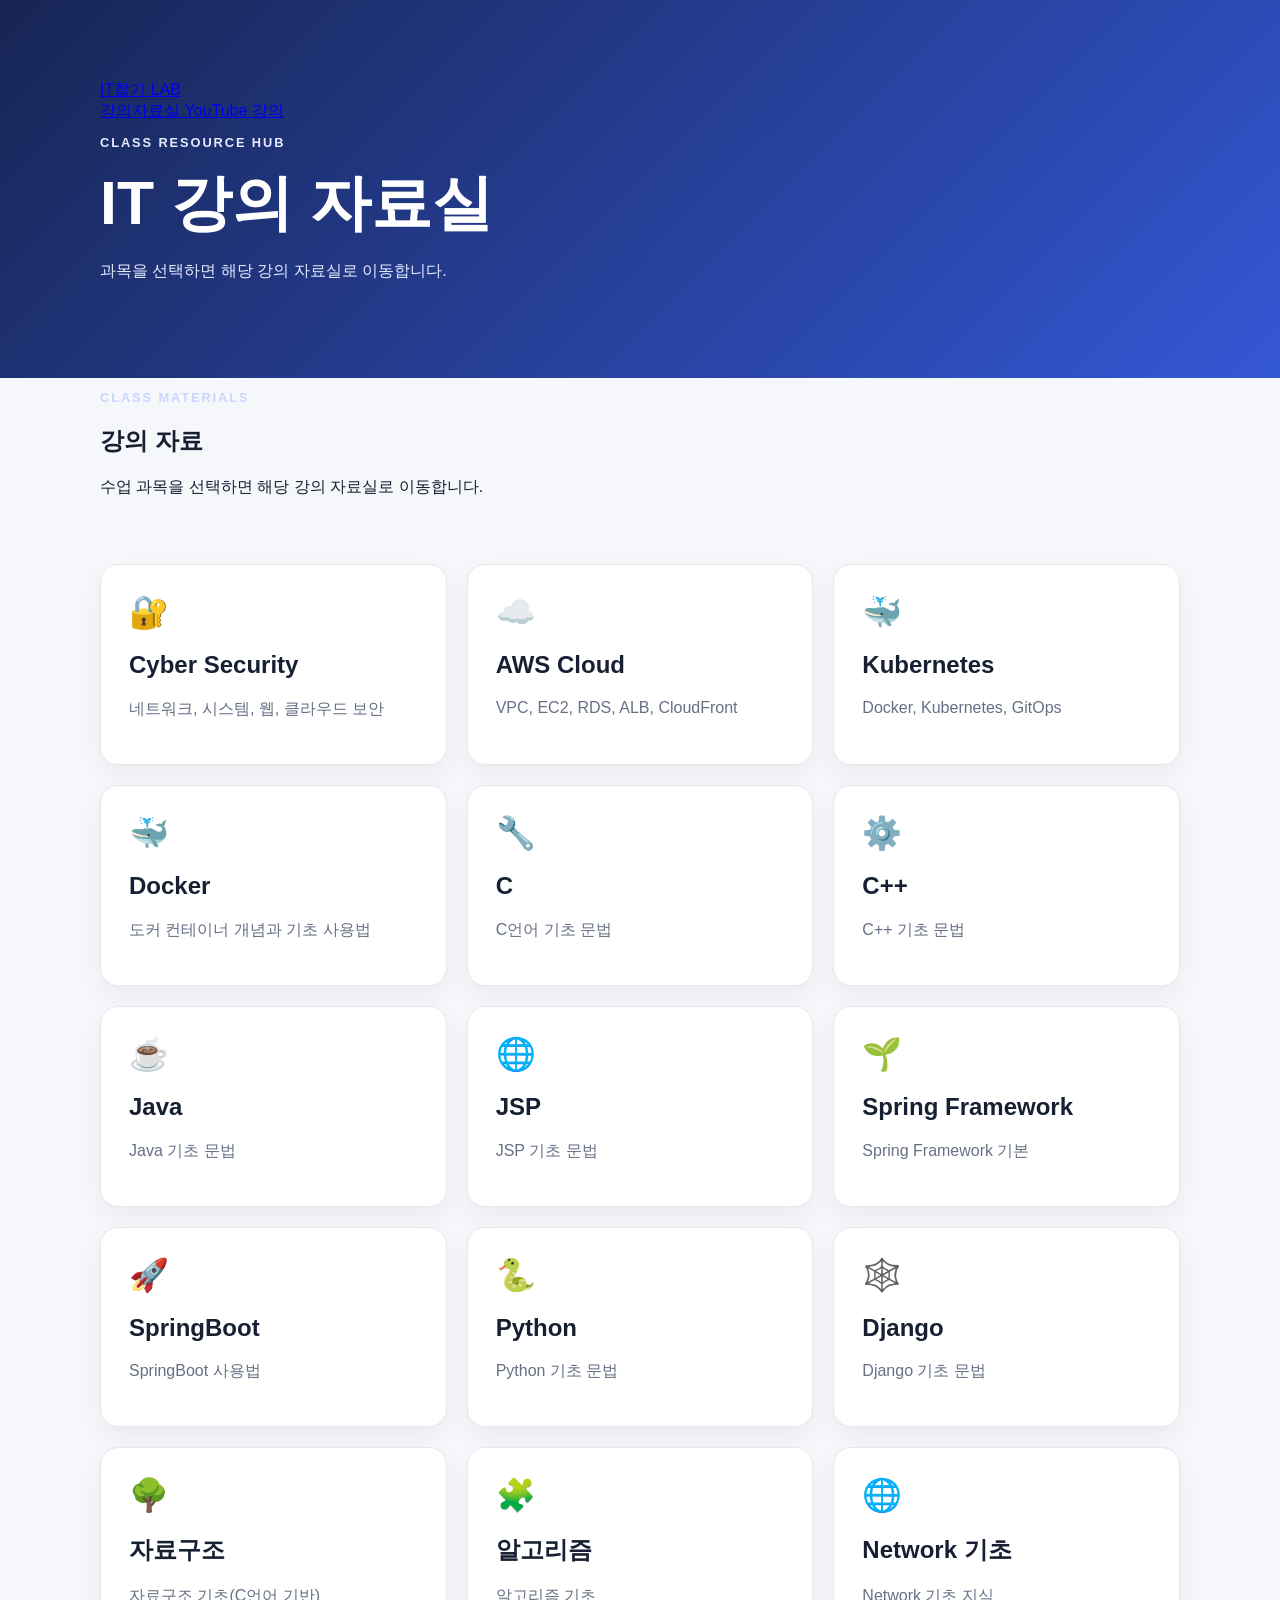
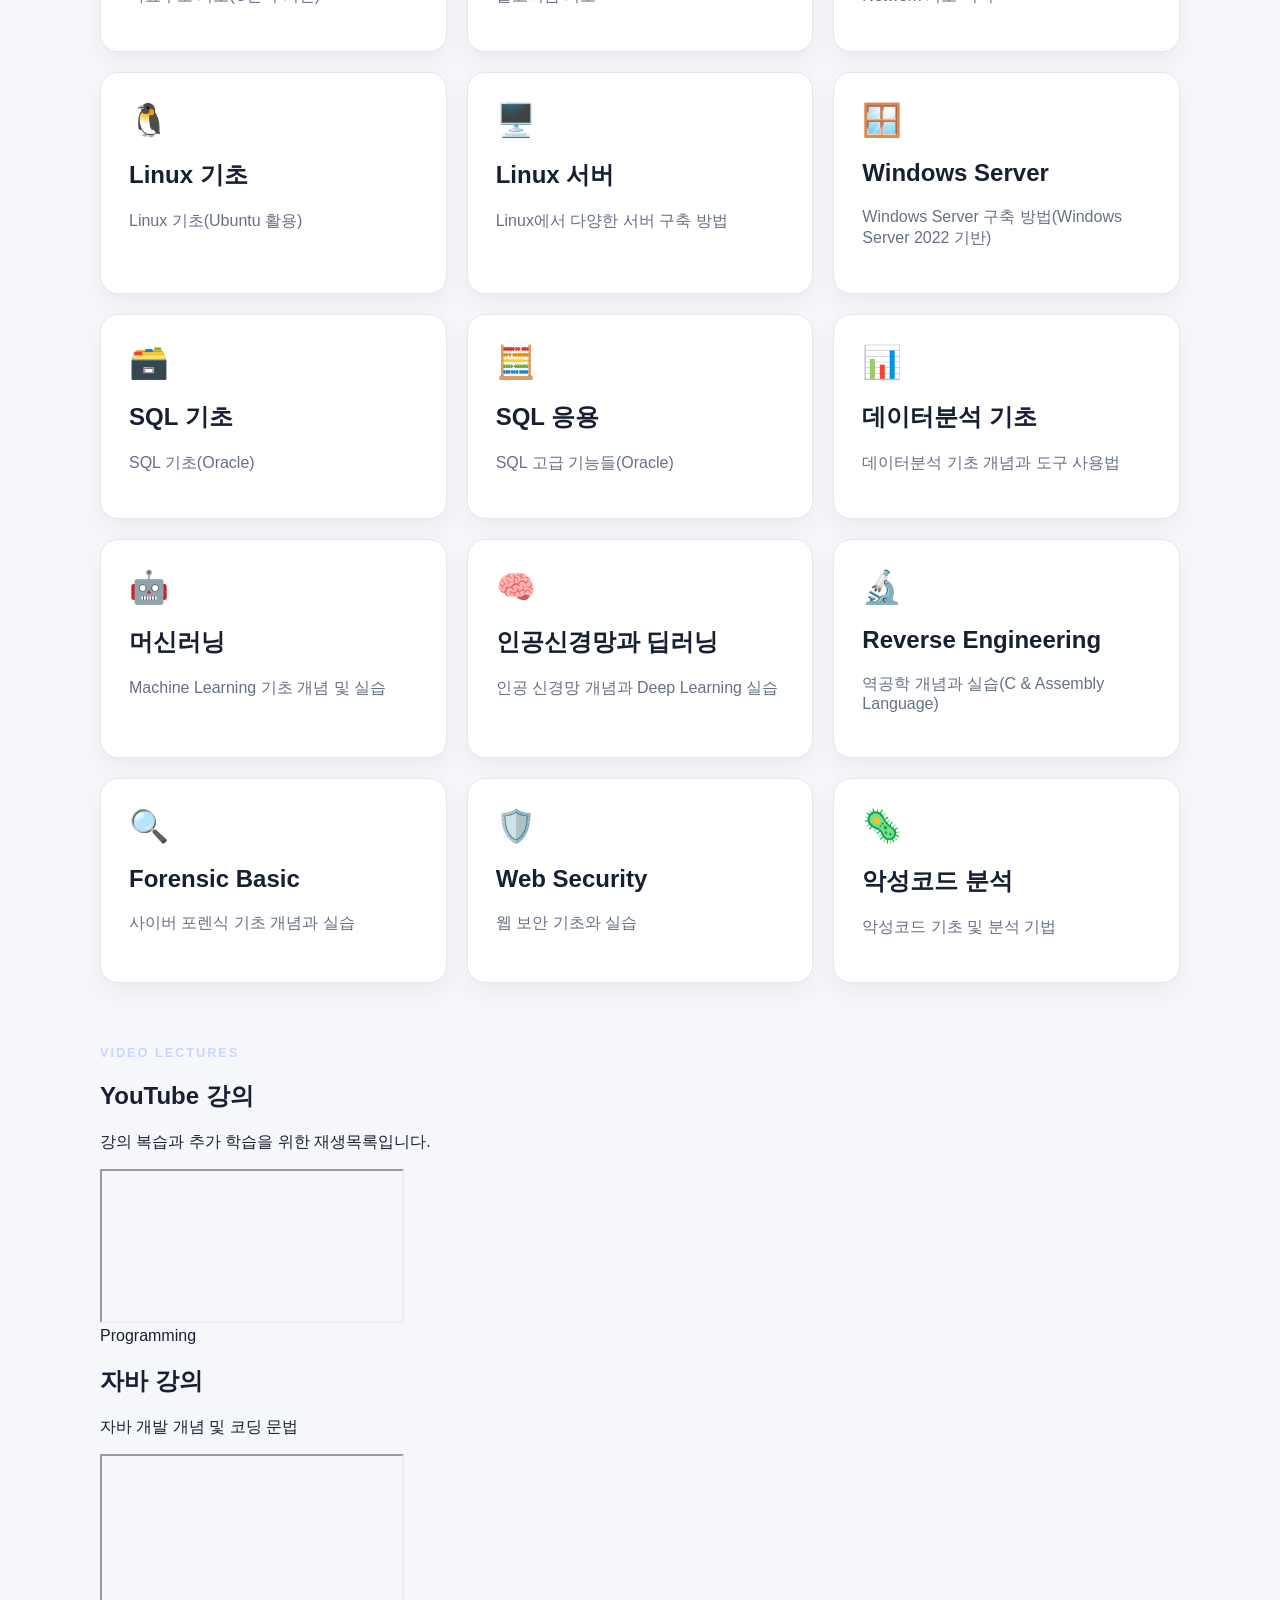
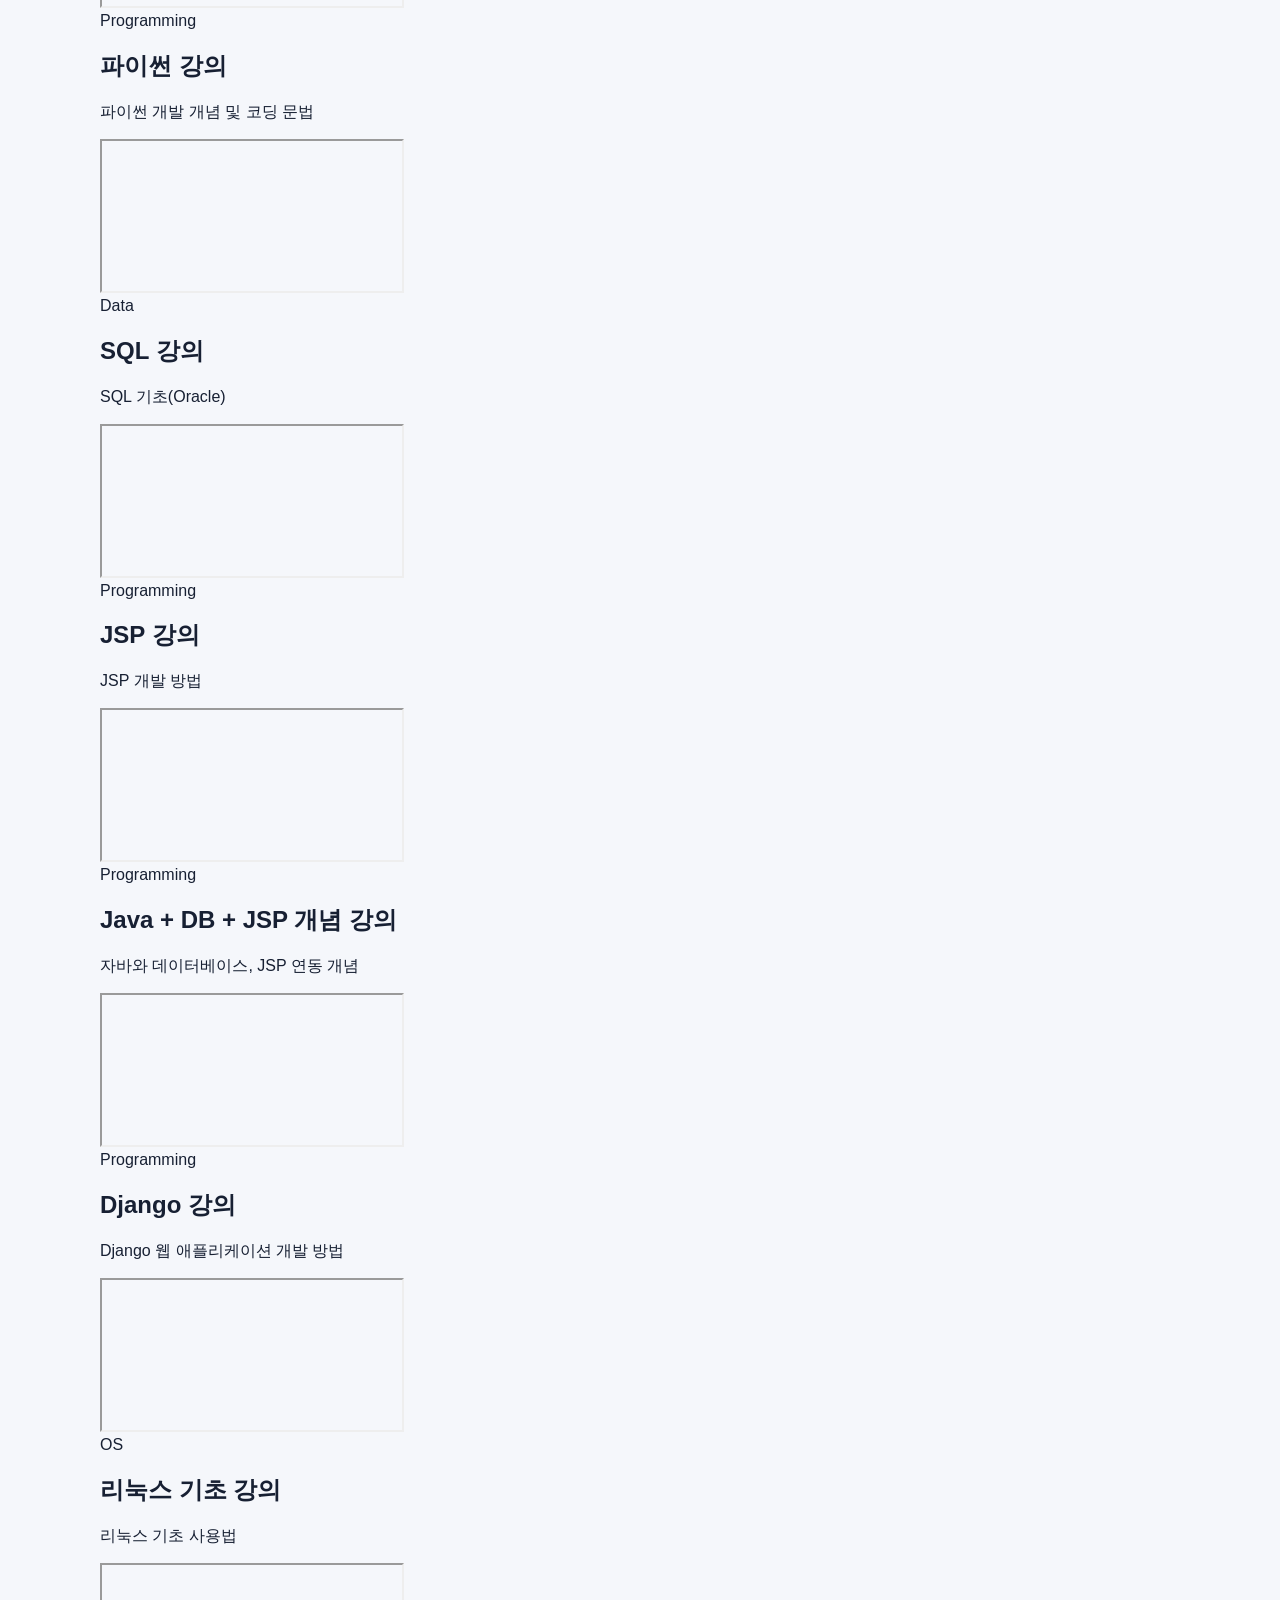
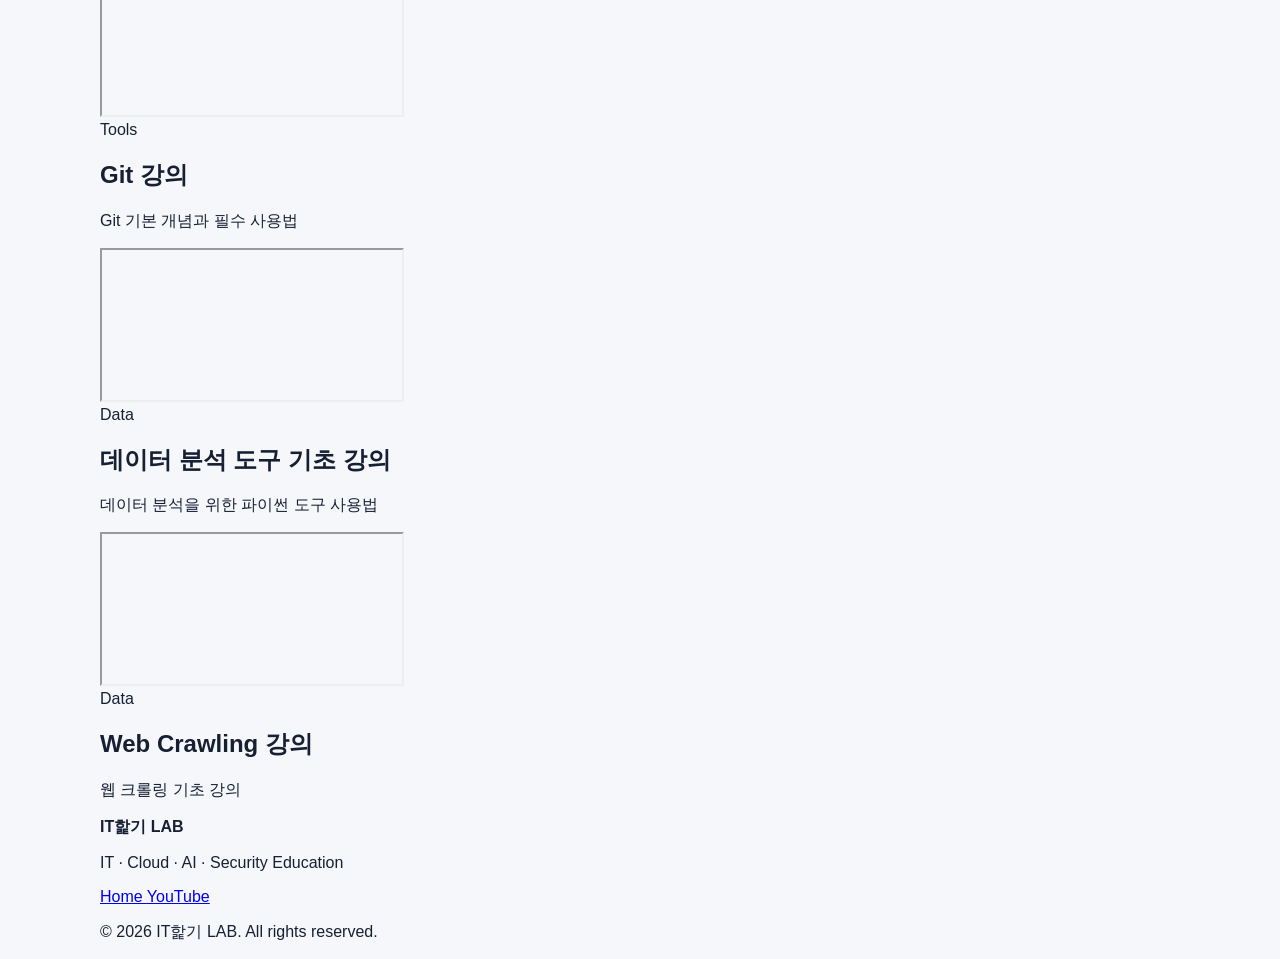
==== commit c9a8716b: "update" ====
--- a/public/index.html
+++ b/public/index.html
@@ -20,33 +20,40 @@
     <header class="hero">
         <div class="wrap">
 
-            <p class="eyebrow">
-                CLASS RESOURCE HUB
-            </p>
-
-            <h1>IT 강의 자료실</h1>
-
-            <p>
-                과목을 선택하세요.
-                보호된 과목은 비밀번호 입력 후 접근할 수 있습니다.
-            </p>
-
-            <div class="hero-links">
-
-                <a
-                    href="https://www.youtube.com/@ithotgi"
-                    target="_blank"
-                    rel="noopener"
-                    class="hero-youtube-link"
-                >
-                    <span class="hero-youtube-icon">
-                        ▶
-                    </span>
-
-                    <span>
-                        IT핥기 YouTube
-                    </span>
-                </a>
+            <div class="top-nav">
+
+                <a href="/" class="brand">
+                    IT핥기 LAB
+                </a>
+
+                <nav class="nav-menu">
+
+                    <a href="/">
+                        강의자료실
+                    </a>
+
+                    <a href="/youtube/">
+                        YouTube 강의
+                    </a>
+
+                </nav>
+
+            </div>
+
+
+            <div class="hero-content">
+
+                <p class="eyebrow">
+                    CLASS RESOURCE HUB
+                </p>
+
+                <h1>
+                    IT 강의 자료실
+                </h1>
+
+                <p>
+                    과목을 선택하면 해당 강의 자료실로 이동합니다.
+                </p>
 
             </div>
 
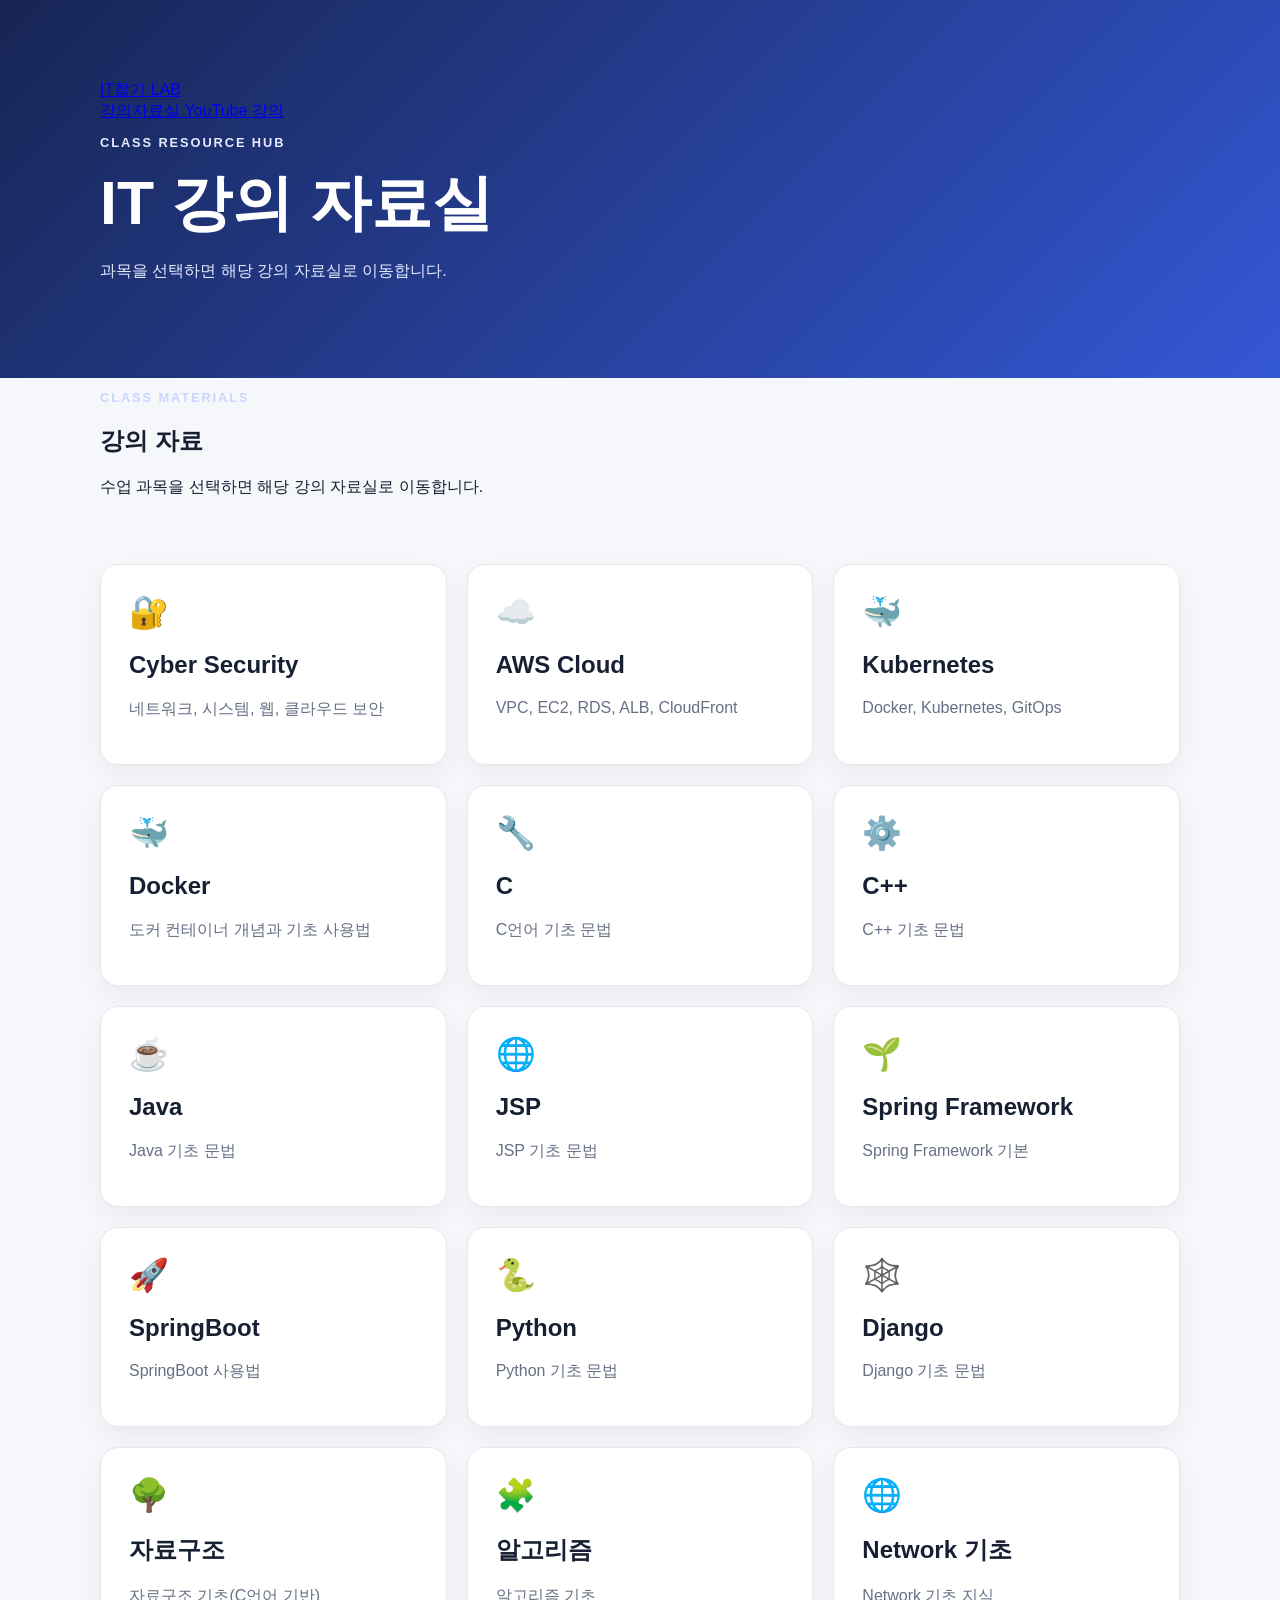
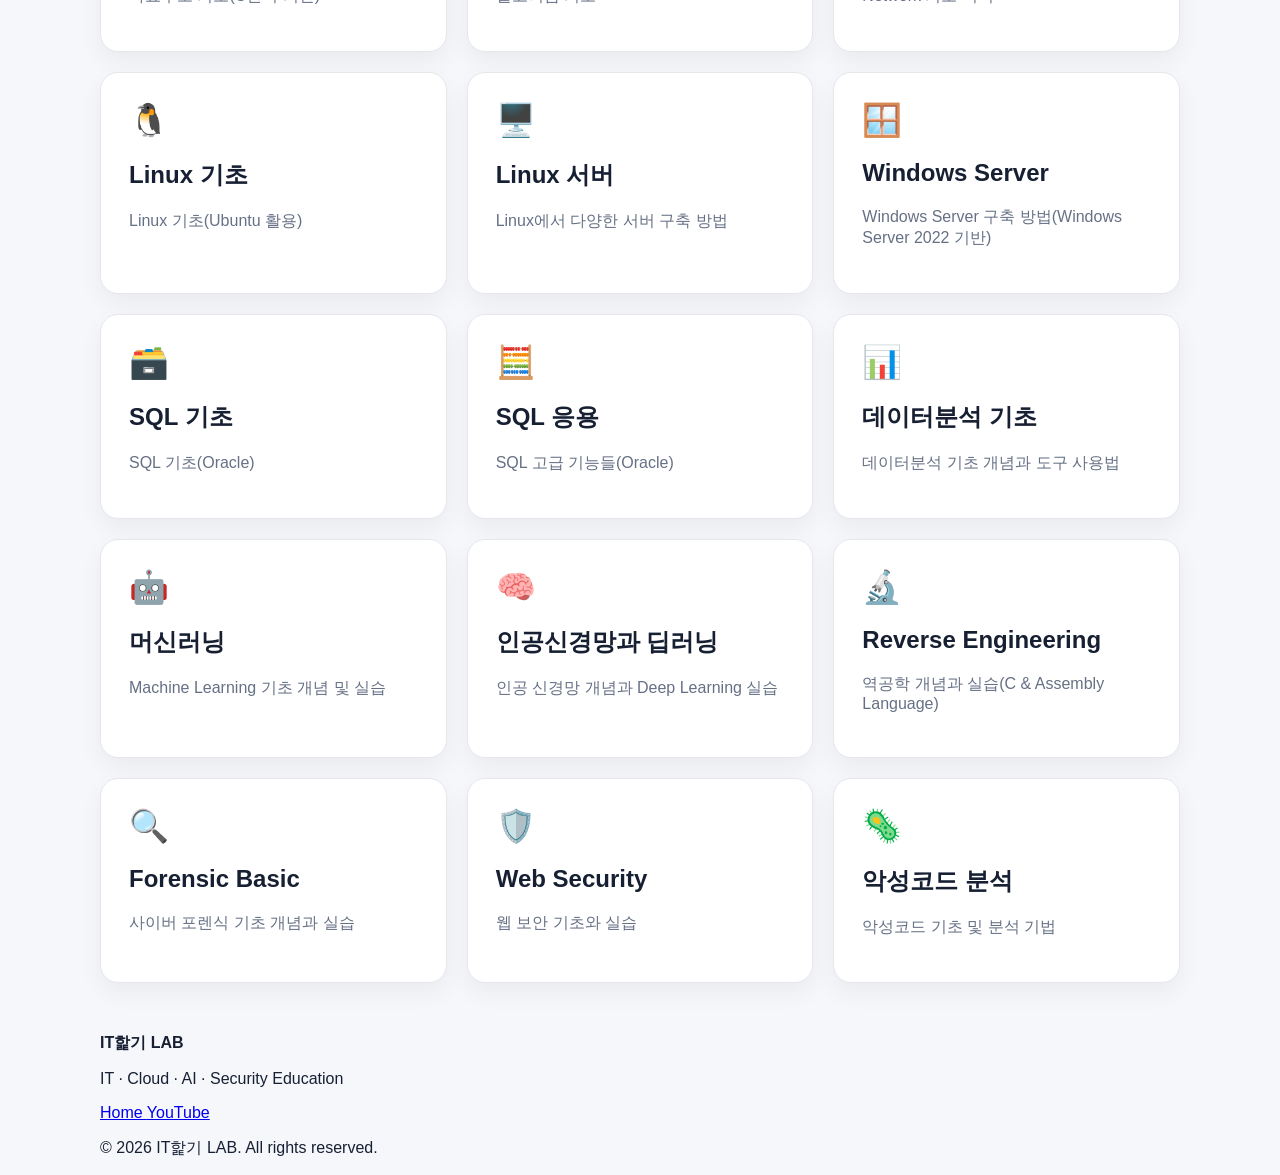
==== commit 0b6a786e: "update" ====
--- a/public/index.html
+++ b/public/index.html
@@ -19,44 +19,32 @@
     ========================== -->
     <header class="hero">
         <div class="wrap">
-
             <div class="top-nav">
-
                 <a href="/" class="brand">
                     IT핥기 LAB
                 </a>
-
                 <nav class="nav-menu">
-
-                    <a href="/">
+                    <a href="/" class="active" aria-current="page">
                         강의자료실
                     </a>
 
                     <a href="/youtube/">
                         YouTube 강의
                     </a>
-
                 </nav>
-
-            </div>
-
+            </div>
 
             <div class="hero-content">
-
                 <p class="eyebrow">
                     CLASS RESOURCE HUB
                 </p>
-
                 <h1>
                     IT 강의 자료실
                 </h1>
-
                 <p>
                     과목을 선택하면 해당 강의 자료실로 이동합니다.
                 </p>
-
-            </div>
-
+            </div>
         </div>
     </header>
 
@@ -255,477 +243,8 @@
                     <h2>악성코드 분석</h2>
                     <p>악성코드 기초 및 분석 기법</p>
                 </a>
-
-            </div>
-
+            </div>
         </section>
-
-
-    <!-- =========================
-        YouTube 강의
-    ========================= -->
-    <section class="section youtube-section">
-
-        <div class="section-title">
-
-            <p class="eyebrow dark">
-                VIDEO LECTURES
-            </p>
-
-            <h2>YouTube 강의</h2>
-
-            <p>
-                강의 복습과 추가 학습을 위한 재생목록입니다.
-            </p>
-
-        </div>
-
-
-        <div class="youtube-grid">
-
-            <!-- =========================
-                Java
-            ========================== -->
-            <article class="youtube-playlist-card">
-
-                <div class="video-wrapper">
-
-                    <iframe
-                        src="https://www.youtube.com/embed/videoseries?list=PLpzDq-W37heRkx-B5U7w-_cO6PDw063dW"
-                        title="Java"
-                        referrerpolicy="strict-origin-when-cross-origin"
-                        allow="
-                            accelerometer;
-                            autoplay;
-                            clipboard-write;
-                            encrypted-media;
-                            gyroscope;
-                            picture-in-picture;
-                            web-share
-                        "
-                        allowfullscreen>
-                    </iframe>
-
-                </div>
-
-                <div class="youtube-content">
-
-                    <span class="youtube-category">
-                        Programming
-                    </span>
-
-                    <h2>
-                        자바 강의
-                    </h2>
-
-                    <p>
-                        자바 개발 개념 및 코딩 문법
-                    </p>
-
-                </div>
-
-            </article>
-
-
-            <!-- =========================
-                Python
-            ========================== -->
-            <article class="youtube-playlist-card">
-
-                <div class="video-wrapper">
-
-                    <iframe
-                        src="https://www.youtube.com/embed/videoseries?list=PLpzDq-W37heRclYB7FYI_WoXE2N-7zSl5"
-                        title="Python"
-                        referrerpolicy="strict-origin-when-cross-origin"
-                        allow="
-                            accelerometer;
-                            autoplay;
-                            clipboard-write;
-                            encrypted-media;
-                            gyroscope;
-                            picture-in-picture;
-                            web-share
-                        "
-                        allowfullscreen>
-                    </iframe>
-
-                </div>
-
-                <div class="youtube-content">
-
-                    <span class="youtube-category">
-                        Programming
-                    </span>
-
-                    <h2>
-                        파이썬 강의
-                    </h2>
-
-                    <p>
-                        파이썬 개발 개념 및 코딩 문법
-                    </p>
-
-                </div>
-
-            </article>
-
-
-            <!-- =========================
-                SQL
-            ========================== -->
-            <article class="youtube-playlist-card">
-
-                <div class="video-wrapper">
-
-                    <iframe
-                        src="https://www.youtube.com/embed/videoseries?list=PLpzDq-W37heTPcMzb2pOwhKZUdSmlkOqC"
-                        title="SQL Oracle"
-                        referrerpolicy="strict-origin-when-cross-origin"
-                        allow="
-                            accelerometer;
-                            autoplay;
-                            clipboard-write;
-                            encrypted-media;
-                            gyroscope;
-                            picture-in-picture;
-                            web-share
-                        "
-                        allowfullscreen>
-                    </iframe>
-
-                </div>
-
-                <div class="youtube-content">
-
-                    <span class="youtube-category">
-                        Data
-                    </span>
-
-                    <h2>
-                        SQL 강의
-                    </h2>
-
-                    <p>
-                        SQL 기초(Oracle)
-                    </p>
-
-                </div>
-
-            </article>
-
-
-            <!-- =========================
-                JSP
-            ========================== -->
-            <article class="youtube-playlist-card">
-
-                <div class="video-wrapper">
-
-                    <iframe
-                        src="https://www.youtube.com/embed/videoseries?list=PLpzDq-W37heQmbi8MP9l7QAs64ZP_fzeF"
-                        title="JSP"
-                        referrerpolicy="strict-origin-when-cross-origin"
-                        allow="
-                            accelerometer;
-                            autoplay;
-                            clipboard-write;
-                            encrypted-media;
-                            gyroscope;
-                            picture-in-picture;
-                            web-share
-                        "
-                        allowfullscreen>
-                    </iframe>
-
-                </div>
-
-                <div class="youtube-content">
-
-                    <span class="youtube-category">
-                        Programming
-                    </span>
-
-                    <h2>
-                        JSP 강의
-                    </h2>
-
-                    <p>
-                        JSP 개발 방법
-                    </p>
-
-                </div>
-
-            </article>
-
-
-            <!-- =========================
-                Java + DB + JSP
-            ========================== -->
-            <article class="youtube-playlist-card">
-
-                <div class="video-wrapper">
-
-                    <iframe
-                        src="https://www.youtube.com/embed/videoseries?list=PLpzDq-W37heQmbi8MP9l7QAs64ZP_fzeF"
-                        title="Java DB JSP"
-                        referrerpolicy="strict-origin-when-cross-origin"
-                        allow="
-                            accelerometer;
-                            autoplay;
-                            clipboard-write;
-                            encrypted-media;
-                            gyroscope;
-                            picture-in-picture;
-                            web-share
-                        "
-                        allowfullscreen>
-                    </iframe>
-
-                </div>
-
-                <div class="youtube-content">
-
-                    <span class="youtube-category">
-                        Programming
-                    </span>
-
-                    <h2>
-                        Java + DB + JSP 개념 강의
-                    </h2>
-
-                    <p>
-                        자바와 데이터베이스, JSP 연동 개념
-                    </p>
-
-                </div>
-
-            </article>
-
-
-            <!-- =========================
-                Django
-            ========================== -->
-            <article class="youtube-playlist-card">
-
-                <div class="video-wrapper">
-
-                    <iframe
-                        src="https://www.youtube.com/embed/videoseries?list=PLpzDq-W37heQVO-5JnVMp1blZH3M0lo5Z"
-                        title="Django"
-                        referrerpolicy="strict-origin-when-cross-origin"
-                        allow="
-                            accelerometer;
-                            autoplay;
-                            clipboard-write;
-                            encrypted-media;
-                            gyroscope;
-                            picture-in-picture;
-                            web-share
-                        "
-                        allowfullscreen>
-                    </iframe>
-
-                </div>
-
-                <div class="youtube-content">
-
-                    <span class="youtube-category">
-                        Programming
-                    </span>
-
-                    <h2>
-                        Django 강의
-                    </h2>
-
-                    <p>
-                        Django 웹 애플리케이션 개발 방법
-                    </p>
-
-                </div>
-
-            </article>
-
-
-            <!-- =========================
-                Linux
-            ========================== -->
-            <article class="youtube-playlist-card">
-
-                <div class="video-wrapper">
-
-                    <iframe
-                        src="https://www.youtube.com/embed/videoseries?list=PLpzDq-W37heSOSBrV_5acQC4XdkAMDPo-"
-                        title="Linux"
-                        referrerpolicy="strict-origin-when-cross-origin"
-                        allow="
-                            accelerometer;
-                            autoplay;
-                            clipboard-write;
-                            encrypted-media;
-                            gyroscope;
-                            picture-in-picture;
-                            web-share
-                        "
-                        allowfullscreen>
-                    </iframe>
-
-                </div>
-
-                <div class="youtube-content">
-
-                    <span class="youtube-category">
-                        OS
-                    </span>
-
-                    <h2>
-                        리눅스 기초 강의
-                    </h2>
-
-                    <p>
-                        리눅스 기초 사용법
-                    </p>
-
-                </div>
-
-            </article>
-
-
-            <!-- =========================
-                Git
-            ========================== -->
-            <article class="youtube-playlist-card">
-
-                <div class="video-wrapper">
-
-                    <iframe
-                        src="https://www.youtube.com/embed/videoseries?list=PLpzDq-W37heTVW8lrWo8DVLi33BRVwICo"
-                        title="Git"
-                        referrerpolicy="strict-origin-when-cross-origin"
-                        allow="
-                            accelerometer;
-                            autoplay;
-                            clipboard-write;
-                            encrypted-media;
-                            gyroscope;
-                            picture-in-picture;
-                            web-share
-                        "
-                        allowfullscreen>
-                    </iframe>
-
-                </div>
-
-                <div class="youtube-content">
-
-                    <span class="youtube-category">
-                        Tools
-                    </span>
-
-                    <h2>
-                        Git 강의
-                    </h2>
-
-                    <p>
-                        Git 기본 개념과 필수 사용법
-                    </p>
-
-                </div>
-
-            </article>
-
-
-            <!-- =========================
-                데이터 분석
-            ========================== -->
-            <article class="youtube-playlist-card">
-
-                <div class="video-wrapper">
-
-                    <iframe
-                        src="https://www.youtube.com/embed/videoseries?list=PLpzDq-W37heTSebtxqWcT6LnII8mQlkzD"
-                        title="Data Analysis"
-                        referrerpolicy="strict-origin-when-cross-origin"
-                        allow="
-                            accelerometer;
-                            autoplay;
-                            clipboard-write;
-                            encrypted-media;
-                            gyroscope;
-                            picture-in-picture;
-                            web-share
-                        "
-                        allowfullscreen>
-                    </iframe>
-
-                </div>
-
-                <div class="youtube-content">
-
-                    <span class="youtube-category">
-                        Data
-                    </span>
-
-                    <h2>
-                        데이터 분석 도구 기초 강의
-                    </h2>
-
-                    <p>
-                        데이터 분석을 위한 파이썬 도구 사용법
-                    </p>
-
-                </div>
-
-            </article>
-
-
-            <!-- =========================
-                Web Crawling
-            ========================== -->
-            <article class="youtube-playlist-card">
-
-                <div class="video-wrapper">
-
-                    <iframe
-                        src="https://www.youtube.com/embed/videoseries?list=PLpzDq-W37heTmIJBXTWQVQNnhvNO1OXG2"
-                        title="Web Crawling"
-                        referrerpolicy="strict-origin-when-cross-origin"
-                        allow="
-                            accelerometer;
-                            autoplay;
-                            clipboard-write;
-                            encrypted-media;
-                            gyroscope;
-                            picture-in-picture;
-                            web-share
-                        "
-                        allowfullscreen>
-                    </iframe>
-
-                </div>
-
-                <div class="youtube-content">
-
-                    <span class="youtube-category">
-                        Data
-                    </span>
-
-                    <h2>
-                        Web Crawling 강의
-                    </h2>
-
-                    <p>
-                        웹 크롤링 기초 강의
-                    </p>
-
-                </div>
-
-            </article>
-
-        </div>
-
-    </section>
-
     </main>
 
 
@@ -733,28 +252,20 @@
          FOOTER
     ========================== -->
     <footer class="footer">
-
         <div class="wrap footer-inner">
-
             <div class="footer-brand">
-
                 <strong>
                     IT핥기 LAB
                 </strong>
-
                 <p>
                     IT · Cloud · AI · Security Education
                 </p>
-
-            </div>
-
+            </div>
 
             <div class="footer-links">
-
                 <a href="/">
                     Home
                 </a>
-
                 <a
                     href="https://www.youtube.com/@it핥기"
                     target="_blank"
@@ -762,21 +273,15 @@
                 >
                     YouTube
                 </a>
-
-            </div>
-
+            </div>
         </div>
 
-
         <div class="wrap footer-bottom">
-
             <p>
                 © 2026 IT핥기 LAB.
                 All rights reserved.
             </p>
-
         </div>
-
     </footer>
 
 </body>
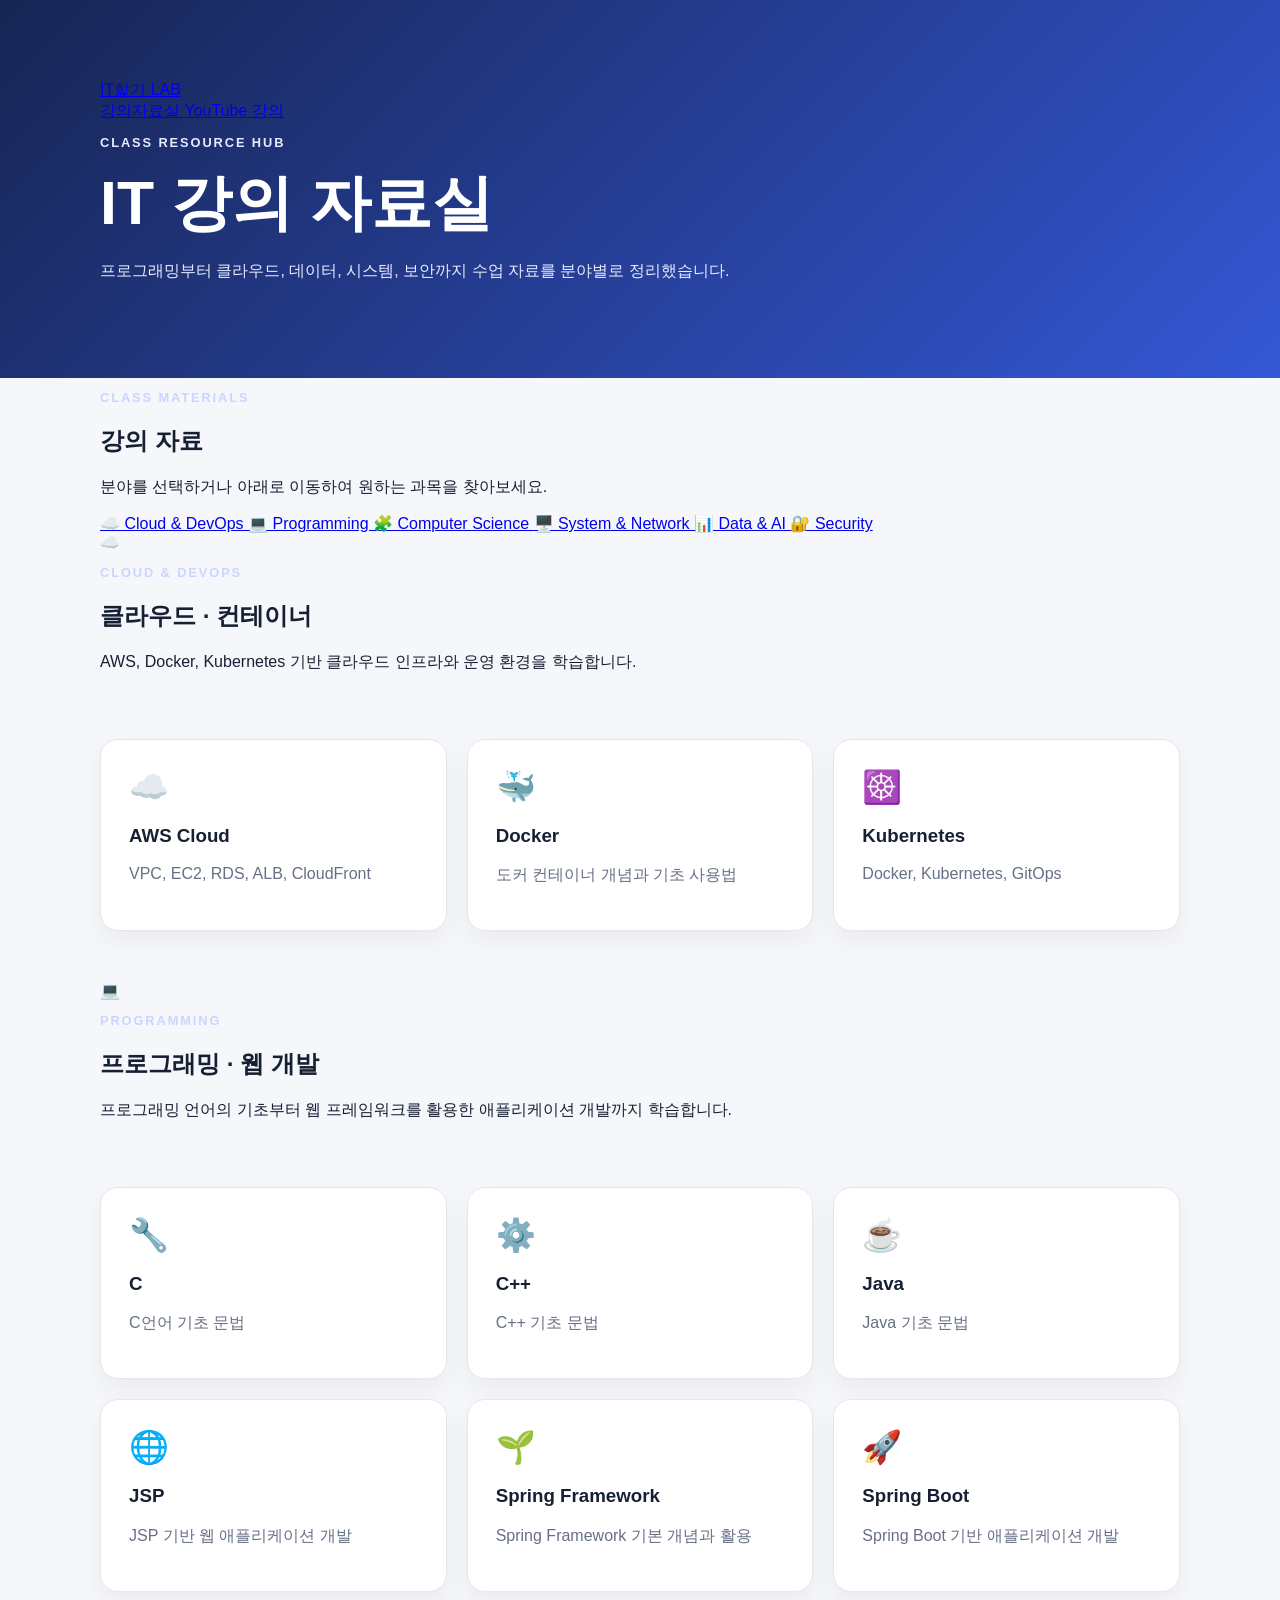
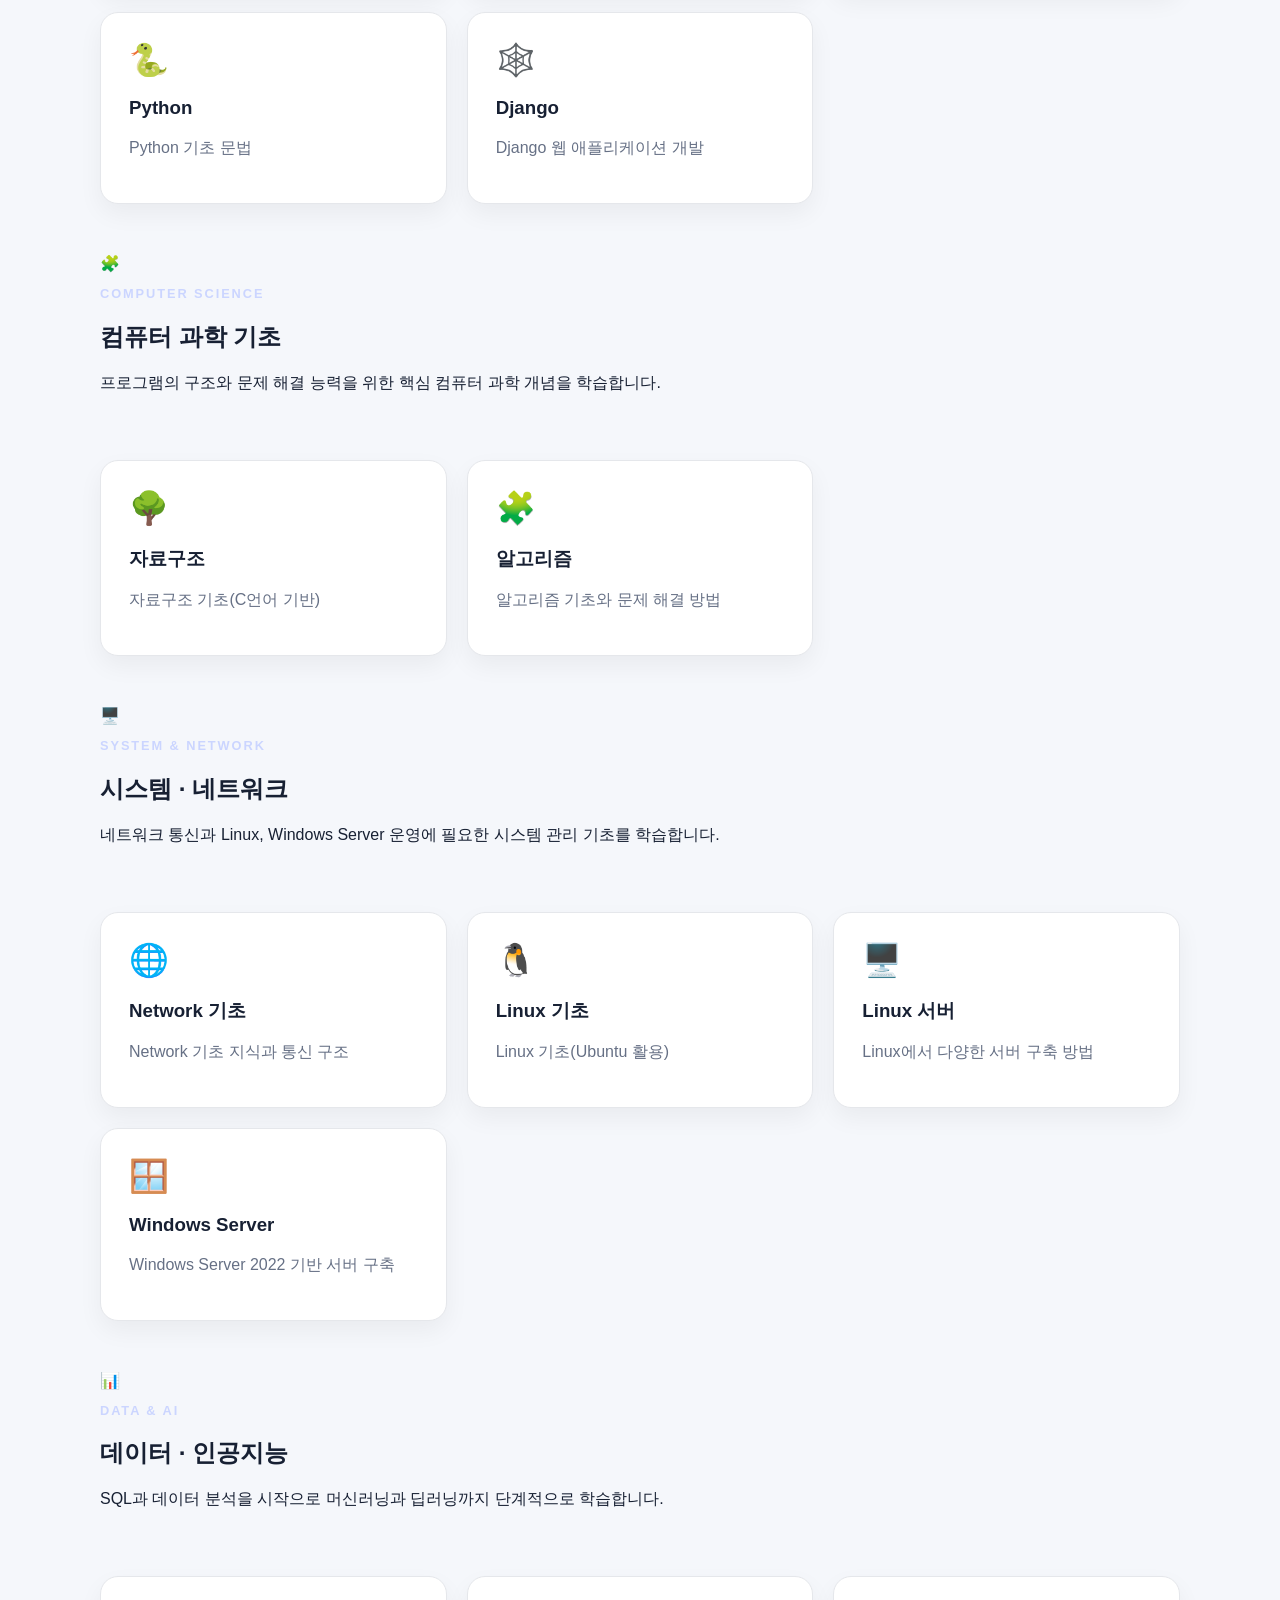
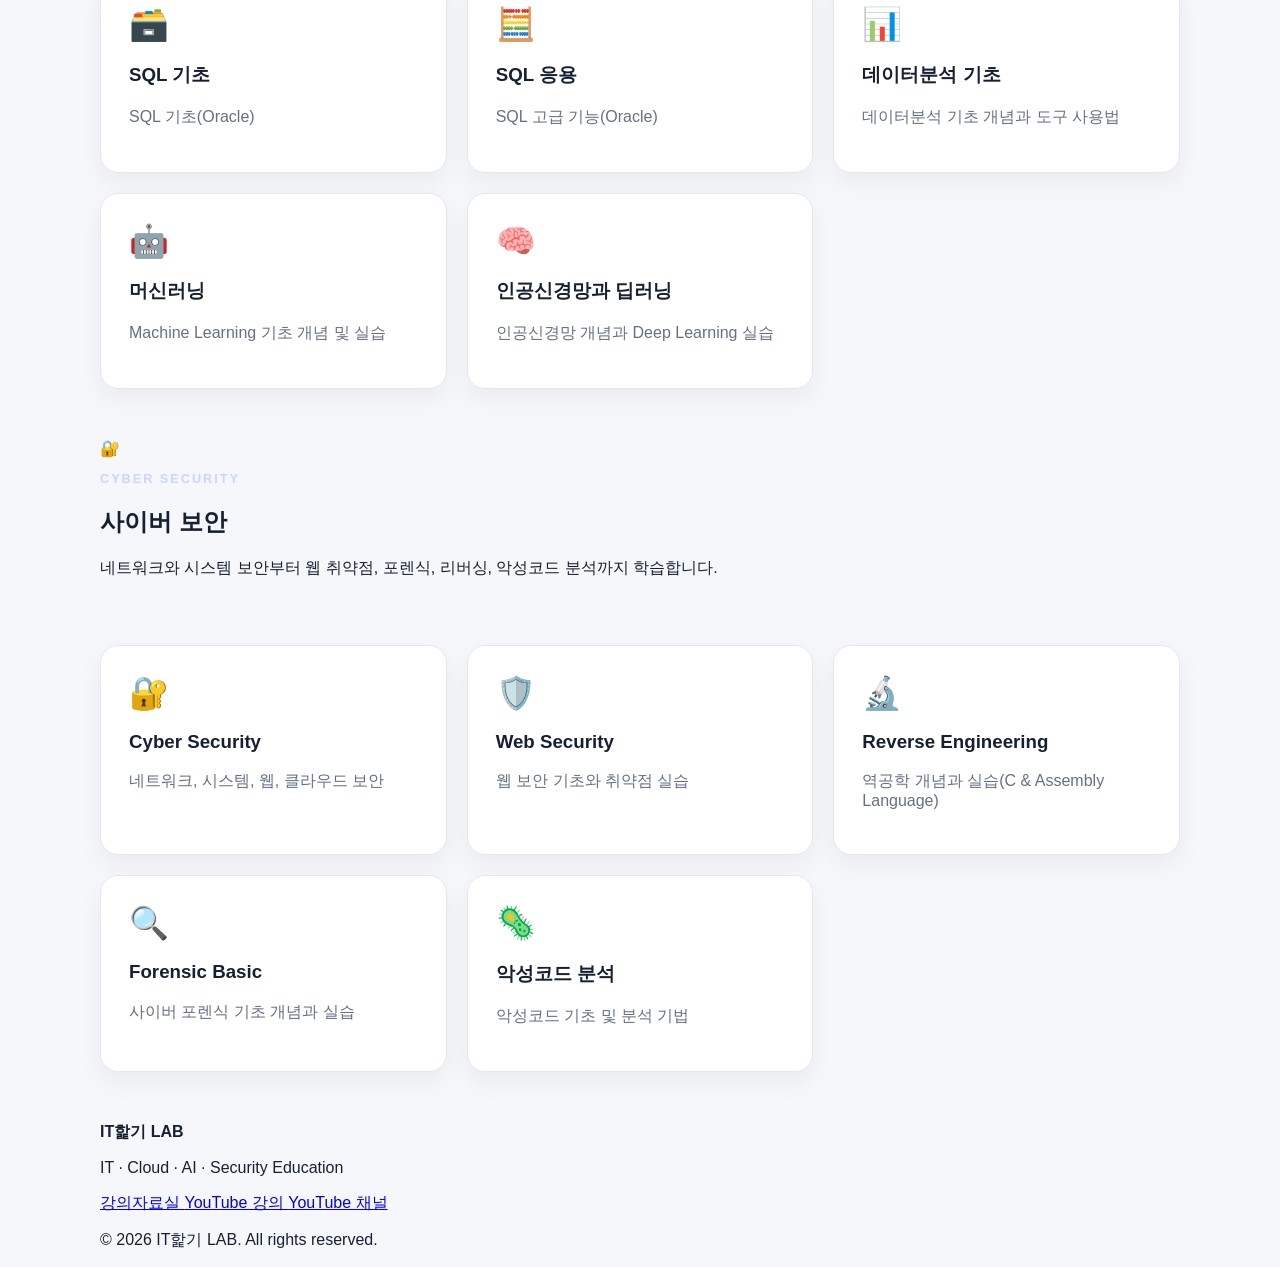
==== commit 6aea2c60: "update" ====
--- a/public/index.html
+++ b/public/index.html
@@ -1,250 +1,533 @@
 <!doctype html>
 <html lang="ko">
+
 <head>
     <meta charset="utf-8">
-    <meta name="viewport" content="width=device-width,initial-scale=1">
-
-    <title>IT핥기 LAB</title>
+    <meta name="viewport" content="width=device-width, initial-scale=1">
+
+    <title>IT핥기 LAB | 강의자료실</title>
 
     <link rel="stylesheet" href="/css/style.css">
-
-    <!-- favicon -->
     <link rel="icon" type="image/png" href="/favicon.png">
 </head>
 
 <body>
 
     <!-- =========================
-         HERO
+         HERO / HEADER
     ========================== -->
     <header class="hero">
         <div class="wrap">
+
             <div class="top-nav">
+
                 <a href="/" class="brand">
                     IT핥기 LAB
                 </a>
-                <nav class="nav-menu">
-                    <a href="/" class="active" aria-current="page">
+
+                <nav class="nav-menu" aria-label="주요 메뉴">
+
+                    <a
+                        href="/"
+                        class="active"
+                        aria-current="page"
+                    >
                         강의자료실
                     </a>
 
                     <a href="/youtube/">
                         YouTube 강의
                     </a>
+
                 </nav>
+
             </div>
 
+
             <div class="hero-content">
+
                 <p class="eyebrow">
                     CLASS RESOURCE HUB
                 </p>
+
                 <h1>
                     IT 강의 자료실
                 </h1>
+
                 <p>
-                    과목을 선택하면 해당 강의 자료실로 이동합니다.
+                    프로그래밍부터 클라우드, 데이터, 시스템, 보안까지
+                    수업 자료를 분야별로 정리했습니다.
                 </p>
+
             </div>
+
         </div>
     </header>
 
+
+    <!-- =========================
+         MAIN
+    ========================== -->
     <main class="wrap">
-        <!-- =========================
-             강의 자료
-        ========================== -->
+
         <section class="section">
+
             <div class="section-title">
+
                 <p class="eyebrow dark">
                     CLASS MATERIALS
                 </p>
-                <h2>강의 자료</h2>
+
+                <h2>
+                    강의 자료
+                </h2>
+
                 <p>
-                    수업 과목을 선택하면 해당 강의 자료실로 이동합니다.
+                    분야를 선택하거나 아래로 이동하여 원하는 과목을 찾아보세요.
                 </p>
+
             </div>
 
-            <div class="grid">
-                <!-- Cyber Security -->
-                <a class="card" href="/cyber/">
-                    <span class="card-icon">
+
+            <!-- 카테고리 바로가기 -->
+            <nav class="category-nav" aria-label="강의 카테고리">
+
+                <a href="#cloud">
+                    ☁️ Cloud & DevOps
+                </a>
+
+                <a href="#programming">
+                    💻 Programming
+                </a>
+
+                <a href="#computer-science">
+                    🧩 Computer Science
+                </a>
+
+                <a href="#system-network">
+                    🖥️ System & Network
+                </a>
+
+                <a href="#data-ai">
+                    📊 Data & AI
+                </a>
+
+                <a href="#security">
+                    🔐 Security
+                </a>
+
+            </nav>
+
+
+            <!-- =========================
+                 CLOUD & DEVOPS
+            ========================== -->
+            <section
+                id="cloud"
+                class="content-category"
+            >
+
+                <div class="content-category-header">
+
+                    <span class="content-category-icon">
+                        ☁️
+                    </span>
+
+                    <div>
+
+                        <p class="eyebrow dark">
+                            CLOUD & DEVOPS
+                        </p>
+
+                        <h2>
+                            클라우드 · 컨테이너
+                        </h2>
+
+                        <p>
+                            AWS, Docker, Kubernetes 기반 클라우드 인프라와
+                            운영 환경을 학습합니다.
+                        </p>
+
+                    </div>
+
+                </div>
+
+
+                <div class="grid">
+
+                    <a class="card" href="/aws/">
+                        <span class="card-icon">☁️</span>
+                        <h3>AWS Cloud</h3>
+                        <p>VPC, EC2, RDS, ALB, CloudFront</p>
+                    </a>
+
+                    <a class="card" href="/docker/">
+                        <span class="card-icon">🐳</span>
+                        <h3>Docker</h3>
+                        <p>도커 컨테이너 개념과 기초 사용법</p>
+                    </a>
+
+                    <a class="card" href="/kubernetes/">
+                        <span class="card-icon">☸️</span>
+                        <h3>Kubernetes</h3>
+                        <p>Docker, Kubernetes, GitOps</p>
+                    </a>
+
+                </div>
+
+            </section>
+
+
+            <!-- =========================
+                 PROGRAMMING
+            ========================== -->
+            <section
+                id="programming"
+                class="content-category"
+            >
+
+                <div class="content-category-header">
+
+                    <span class="content-category-icon">
+                        💻
+                    </span>
+
+                    <div>
+
+                        <p class="eyebrow dark">
+                            PROGRAMMING
+                        </p>
+
+                        <h2>
+                            프로그래밍 · 웹 개발
+                        </h2>
+
+                        <p>
+                            프로그래밍 언어의 기초부터 웹 프레임워크를 활용한
+                            애플리케이션 개발까지 학습합니다.
+                        </p>
+
+                    </div>
+
+                </div>
+
+
+                <div class="grid">
+
+                    <a class="card" href="/c/">
+                        <span class="card-icon">🔧</span>
+                        <h3>C</h3>
+                        <p>C언어 기초 문법</p>
+                    </a>
+
+                    <a class="card" href="/cpp/">
+                        <span class="card-icon">⚙️</span>
+                        <h3>C++</h3>
+                        <p>C++ 기초 문법</p>
+                    </a>
+
+                    <a class="card" href="/java/">
+                        <span class="card-icon">☕</span>
+                        <h3>Java</h3>
+                        <p>Java 기초 문법</p>
+                    </a>
+
+                    <a class="card" href="/jsp/">
+                        <span class="card-icon">🌐</span>
+                        <h3>JSP</h3>
+                        <p>JSP 기반 웹 애플리케이션 개발</p>
+                    </a>
+
+                    <a class="card" href="/spring/">
+                        <span class="card-icon">🌱</span>
+                        <h3>Spring Framework</h3>
+                        <p>Spring Framework 기본 개념과 활용</p>
+                    </a>
+
+                    <a class="card" href="/springboot/">
+                        <span class="card-icon">🚀</span>
+                        <h3>Spring Boot</h3>
+                        <p>Spring Boot 기반 애플리케이션 개발</p>
+                    </a>
+
+                    <a class="card" href="/python/">
+                        <span class="card-icon">🐍</span>
+                        <h3>Python</h3>
+                        <p>Python 기초 문법</p>
+                    </a>
+
+                    <a class="card" href="/django/">
+                        <span class="card-icon">🕸️</span>
+                        <h3>Django</h3>
+                        <p>Django 웹 애플리케이션 개발</p>
+                    </a>
+
+                </div>
+
+            </section>
+
+
+            <!-- =========================
+                 COMPUTER SCIENCE
+            ========================== -->
+            <section
+                id="computer-science"
+                class="content-category"
+            >
+
+                <div class="content-category-header">
+
+                    <span class="content-category-icon">
+                        🧩
+                    </span>
+
+                    <div>
+
+                        <p class="eyebrow dark">
+                            COMPUTER SCIENCE
+                        </p>
+
+                        <h2>
+                            컴퓨터 과학 기초
+                        </h2>
+
+                        <p>
+                            프로그램의 구조와 문제 해결 능력을 위한
+                            핵심 컴퓨터 과학 개념을 학습합니다.
+                        </p>
+
+                    </div>
+
+                </div>
+
+
+                <div class="grid">
+
+                    <a class="card" href="/data-structure/">
+                        <span class="card-icon">🌳</span>
+                        <h3>자료구조</h3>
+                        <p>자료구조 기초(C언어 기반)</p>
+                    </a>
+
+                    <a class="card" href="/algo/">
+                        <span class="card-icon">🧩</span>
+                        <h3>알고리즘</h3>
+                        <p>알고리즘 기초와 문제 해결 방법</p>
+                    </a>
+
+                </div>
+
+            </section>
+
+
+            <!-- =========================
+                 SYSTEM & NETWORK
+            ========================== -->
+            <section
+                id="system-network"
+                class="content-category"
+            >
+
+                <div class="content-category-header">
+
+                    <span class="content-category-icon">
+                        🖥️
+                    </span>
+
+                    <div>
+
+                        <p class="eyebrow dark">
+                            SYSTEM & NETWORK
+                        </p>
+
+                        <h2>
+                            시스템 · 네트워크
+                        </h2>
+
+                        <p>
+                            네트워크 통신과 Linux, Windows Server 운영에 필요한
+                            시스템 관리 기초를 학습합니다.
+                        </p>
+
+                    </div>
+
+                </div>
+
+
+                <div class="grid">
+
+                    <a class="card" href="/network/">
+                        <span class="card-icon">🌐</span>
+                        <h3>Network 기초</h3>
+                        <p>Network 기초 지식과 통신 구조</p>
+                    </a>
+
+                    <a class="card" href="/linux1/">
+                        <span class="card-icon">🐧</span>
+                        <h3>Linux 기초</h3>
+                        <p>Linux 기초(Ubuntu 활용)</p>
+                    </a>
+
+                    <a class="card" href="/linux2/">
+                        <span class="card-icon">🖥️</span>
+                        <h3>Linux 서버</h3>
+                        <p>Linux에서 다양한 서버 구축 방법</p>
+                    </a>
+
+                    <a class="card" href="/winsrv/">
+                        <span class="card-icon">🪟</span>
+                        <h3>Windows Server</h3>
+                        <p>Windows Server 2022 기반 서버 구축</p>
+                    </a>
+
+                </div>
+
+            </section>
+
+
+            <!-- =========================
+                 DATA & AI
+            ========================== -->
+            <section
+                id="data-ai"
+                class="content-category"
+            >
+
+                <div class="content-category-header">
+
+                    <span class="content-category-icon">
+                        📊
+                    </span>
+
+                    <div>
+
+                        <p class="eyebrow dark">
+                            DATA & AI
+                        </p>
+
+                        <h2>
+                            데이터 · 인공지능
+                        </h2>
+
+                        <p>
+                            SQL과 데이터 분석을 시작으로 머신러닝과
+                            딥러닝까지 단계적으로 학습합니다.
+                        </p>
+
+                    </div>
+
+                </div>
+
+
+                <div class="grid">
+
+                    <a class="card" href="/sql1/">
+                        <span class="card-icon">🗃️</span>
+                        <h3>SQL 기초</h3>
+                        <p>SQL 기초(Oracle)</p>
+                    </a>
+
+                    <a class="card" href="/sql2/">
+                        <span class="card-icon">🧮</span>
+                        <h3>SQL 응용</h3>
+                        <p>SQL 고급 기능(Oracle)</p>
+                    </a>
+
+                    <a class="card" href="/da/">
+                        <span class="card-icon">📊</span>
+                        <h3>데이터분석 기초</h3>
+                        <p>데이터분석 기초 개념과 도구 사용법</p>
+                    </a>
+
+                    <a class="card" href="/ml/">
+                        <span class="card-icon">🤖</span>
+                        <h3>머신러닝</h3>
+                        <p>Machine Learning 기초 개념 및 실습</p>
+                    </a>
+
+                    <a class="card" href="/dl/">
+                        <span class="card-icon">🧠</span>
+                        <h3>인공신경망과 딥러닝</h3>
+                        <p>인공신경망 개념과 Deep Learning 실습</p>
+                    </a>
+
+                </div>
+
+            </section>
+
+
+            <!-- =========================
+                 SECURITY
+            ========================== -->
+            <section
+                id="security"
+                class="content-category"
+            >
+
+                <div class="content-category-header">
+
+                    <span class="content-category-icon">
                         🔐
                     </span>
-                    <h2>Cyber Security</h2>
-                    <p>
-                        네트워크, 시스템, 웹,
-                        클라우드 보안
-                    </p>
-                </a>
-                
-                <!-- AWS -->
-                <a class="card" href="/aws/">
-                    <span class="card-icon">
-                        ☁️
-                    </span>
-                    <h2>AWS Cloud</h2>
-                    <p>
-                        VPC, EC2, RDS, ALB,
-                        CloudFront
-                    </p>
-                </a>
-
-                <!-- Kubernetes -->
-                <a class="card" href="/kubernetes/">
-                    <span class="card-icon">
-                        🐳
-                    </span>
-                    <h2>Kubernetes</h2>
-                    <p>
-                        Docker, Kubernetes,
-                        GitOps
-                    </p>
-                </a>
-
-                <a class="card" href="/docker/">
-                    <span class="card-icon">🐳</span>
-                    <h2>Docker</h2>
-                    <p>도커 컨테이너 개념과 기초 사용법</p>
-                </a>
-
-                <a class="card" href="/c/">
-                    <span class="card-icon">🔧</span>
-                    <h2>C</h2>
-                    <p>C언어 기초 문법</p>
-                </a>
-
-                <a class="card" href="/cpp/">
-                    <span class="card-icon">⚙️</span>
-                    <h2>C++</h2>
-                    <p>C++ 기초 문법</p>
-                </a>
-
-                <a class="card" href="/java/">
-                    <span class="card-icon">☕</span>
-                    <h2>Java</h2>
-                    <p>Java 기초 문법</p>
-                </a>
-
-                <a class="card" href="/jsp/">
-                    <span class="card-icon">🌐</span>
-                    <h2>JSP</h2>
-                    <p>JSP 기초 문법</p>
-                </a>
-
-                <a class="card" href="/spring/">
-                    <span class="card-icon">🌱</span>
-                    <h2>Spring Framework</h2>
-                    <p>Spring Framework 기본</p>
-                </a>
-
-                <a class="card" href="/springboot/">
-                    <span class="card-icon">🚀</span>
-                    <h2>SpringBoot</h2>
-                    <p>SpringBoot 사용법</p>
-                </a>
-
-                <a class="card" href="/python/">
-                    <span class="card-icon">🐍</span>
-                    <h2>Python</h2>
-                    <p>Python 기초 문법</p>
-                </a>
-
-                <a class="card" href="/django/">
-                    <span class="card-icon">🕸️</span>
-                    <h2>Django</h2>
-                    <p>Django 기초 문법</p>
-                </a>
-
-                <a class="card" href="/data-structure/">
-                    <span class="card-icon">🌳</span>
-                    <h2>자료구조</h2>
-                    <p>자료구조 기초(C언어 기반)</p>
-                </a>
-
-                <a class="card" href="/algo/">
-                    <span class="card-icon">🧩</span>
-                    <h2>알고리즘</h2>
-                    <p>알고리즘 기초</p>
-                </a>
-
-                <a class="card" href="/network/">
-                    <span class="card-icon">🌐</span>
-                    <h2>Network 기초</h2>
-                    <p>Network 기초 지식</p>
-                </a>
-
-                <a class="card" href="/linux1/">
-                    <span class="card-icon">🐧</span>
-                    <h2>Linux 기초</h2>
-                    <p>Linux 기초(Ubuntu 활용)</p>
-                </a>
-
-                <a class="card" href="/linux2/">
-                    <span class="card-icon">🖥️</span>
-                    <h2>Linux 서버</h2>
-                    <p>Linux에서 다양한 서버 구축 방법</p>
-                </a>
-
-                <a class="card" href="/winsrv/">
-                    <span class="card-icon">🪟</span>
-                    <h2>Windows Server</h2>
-                    <p>Windows Server 구축 방법(Windows Server 2022 기반)</p>
-                </a>
-
-                <a class="card" href="/sql1/">
-                    <span class="card-icon">🗃️</span>
-                    <h2>SQL 기초</h2>
-                    <p>SQL 기초(Oracle)</p>
-                </a>
-
-                <a class="card" href="/sql2/">
-                    <span class="card-icon">🧮</span>
-                    <h2>SQL 응용</h2>
-                    <p>SQL 고급 기능들(Oracle)</p>
-                </a>
-
-                <a class="card" href="/da/">
-                    <span class="card-icon">📊</span>
-                    <h2>데이터분석 기초</h2>
-                    <p>데이터분석 기초 개념과 도구 사용법</p>
-                </a>
-
-                <a class="card" href="/ml/">
-                    <span class="card-icon">🤖</span>
-                    <h2>머신러닝</h2>
-                    <p>Machine Learning 기초 개념 및 실습</p>
-                </a>
-
-                <a class="card" href="/dl/">
-                    <span class="card-icon">🧠</span>
-                    <h2>인공신경망과 딥러닝</h2>
-                    <p>인공 신경망 개념과 Deep Learning 실습</p>
-                </a>
-
-                <a class="card" href="/rev/">
-                    <span class="card-icon">🔬</span>
-                    <h2>Reverse Engineering</h2>
-                    <p>역공학 개념과 실습(C & Assembly Language)</p>
-                </a>
-
-                <a class="card" href="/fb/">
-                    <span class="card-icon">🔍</span>
-                    <h2>Forensic Basic</h2>
-                    <p>사이버 포렌식 기초 개념과 실습</p>
-                </a>
-
-                <a class="card" href="/ws/">
-                    <span class="card-icon">🛡️</span>
-                    <h2>Web Security</h2>
-                    <p>웹 보안 기초와 실습</p>
-                </a>
-
-                <a class="card" href="/ma/">
-                    <span class="card-icon">🦠</span>
-                    <h2>악성코드 분석</h2>
-                    <p>악성코드 기초 및 분석 기법</p>
-                </a>
-            </div>
+
+                    <div>
+
+                        <p class="eyebrow dark">
+                            CYBER SECURITY
+                        </p>
+
+                        <h2>
+                            사이버 보안
+                        </h2>
+
+                        <p>
+                            네트워크와 시스템 보안부터 웹 취약점,
+                            포렌식, 리버싱, 악성코드 분석까지 학습합니다.
+                        </p>
+
+                    </div>
+
+                </div>
+
+
+                <div class="grid">
+
+                    <a class="card" href="/cyber/">
+                        <span class="card-icon">🔐</span>
+                        <h3>Cyber Security</h3>
+                        <p>네트워크, 시스템, 웹, 클라우드 보안</p>
+                    </a>
+
+                    <a class="card" href="/ws/">
+                        <span class="card-icon">🛡️</span>
+                        <h3>Web Security</h3>
+                        <p>웹 보안 기초와 취약점 실습</p>
+                    </a>
+
+                    <a class="card" href="/rev/">
+                        <span class="card-icon">🔬</span>
+                        <h3>Reverse Engineering</h3>
+                        <p>역공학 개념과 실습(C & Assembly Language)</p>
+                    </a>
+
+                    <a class="card" href="/fb/">
+                        <span class="card-icon">🔍</span>
+                        <h3>Forensic Basic</h3>
+                        <p>사이버 포렌식 기초 개념과 실습</p>
+                    </a>
+
+                    <a class="card" href="/ma/">
+                        <span class="card-icon">🦠</span>
+                        <h3>악성코드 분석</h3>
+                        <p>악성코드 기초 및 분석 기법</p>
+                    </a>
+
+                </div>
+
+            </section>
+
         </section>
+
     </main>
 
 
@@ -252,37 +535,55 @@
          FOOTER
     ========================== -->
     <footer class="footer">
+
         <div class="wrap footer-inner">
+
             <div class="footer-brand">
+
                 <strong>
                     IT핥기 LAB
                 </strong>
+
                 <p>
                     IT · Cloud · AI · Security Education
                 </p>
+
             </div>
 
+
             <div class="footer-links">
+
                 <a href="/">
-                    Home
-                </a>
+                    강의자료실
+                </a>
+
+                <a href="/youtube/">
+                    YouTube 강의
+                </a>
+
                 <a
-                    href="https://www.youtube.com/@it핥기"
+                    href="https://www.youtube.com/@ithotgi"
                     target="_blank"
                     rel="noopener"
                 >
-                    YouTube
-                </a>
+                    YouTube 채널
+                </a>
+
             </div>
+
         </div>
 
+
         <div class="wrap footer-bottom">
+
             <p>
-                © 2026 IT핥기 LAB.
-                All rights reserved.
+                © 2026 IT핥기 LAB. All rights reserved.
             </p>
+
         </div>
+
     </footer>
 
 </body>
-</html>+
+</html>
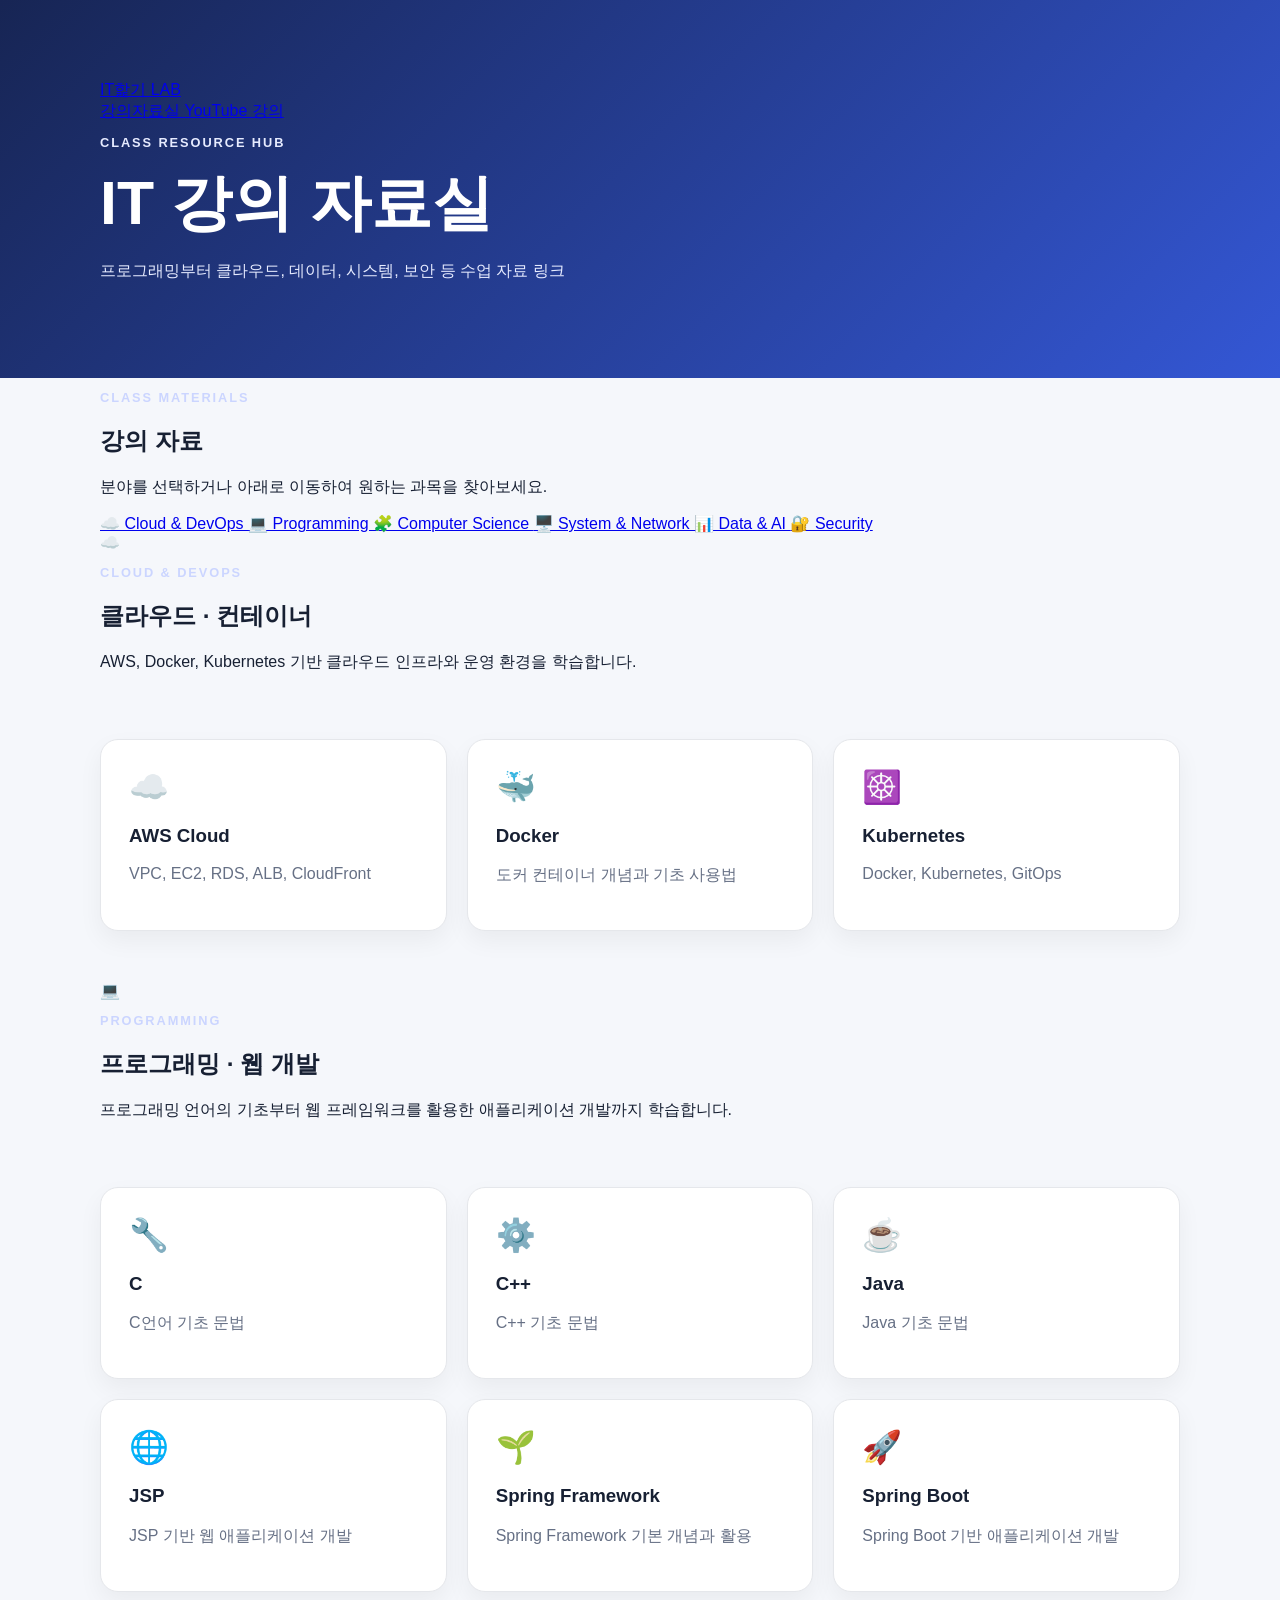
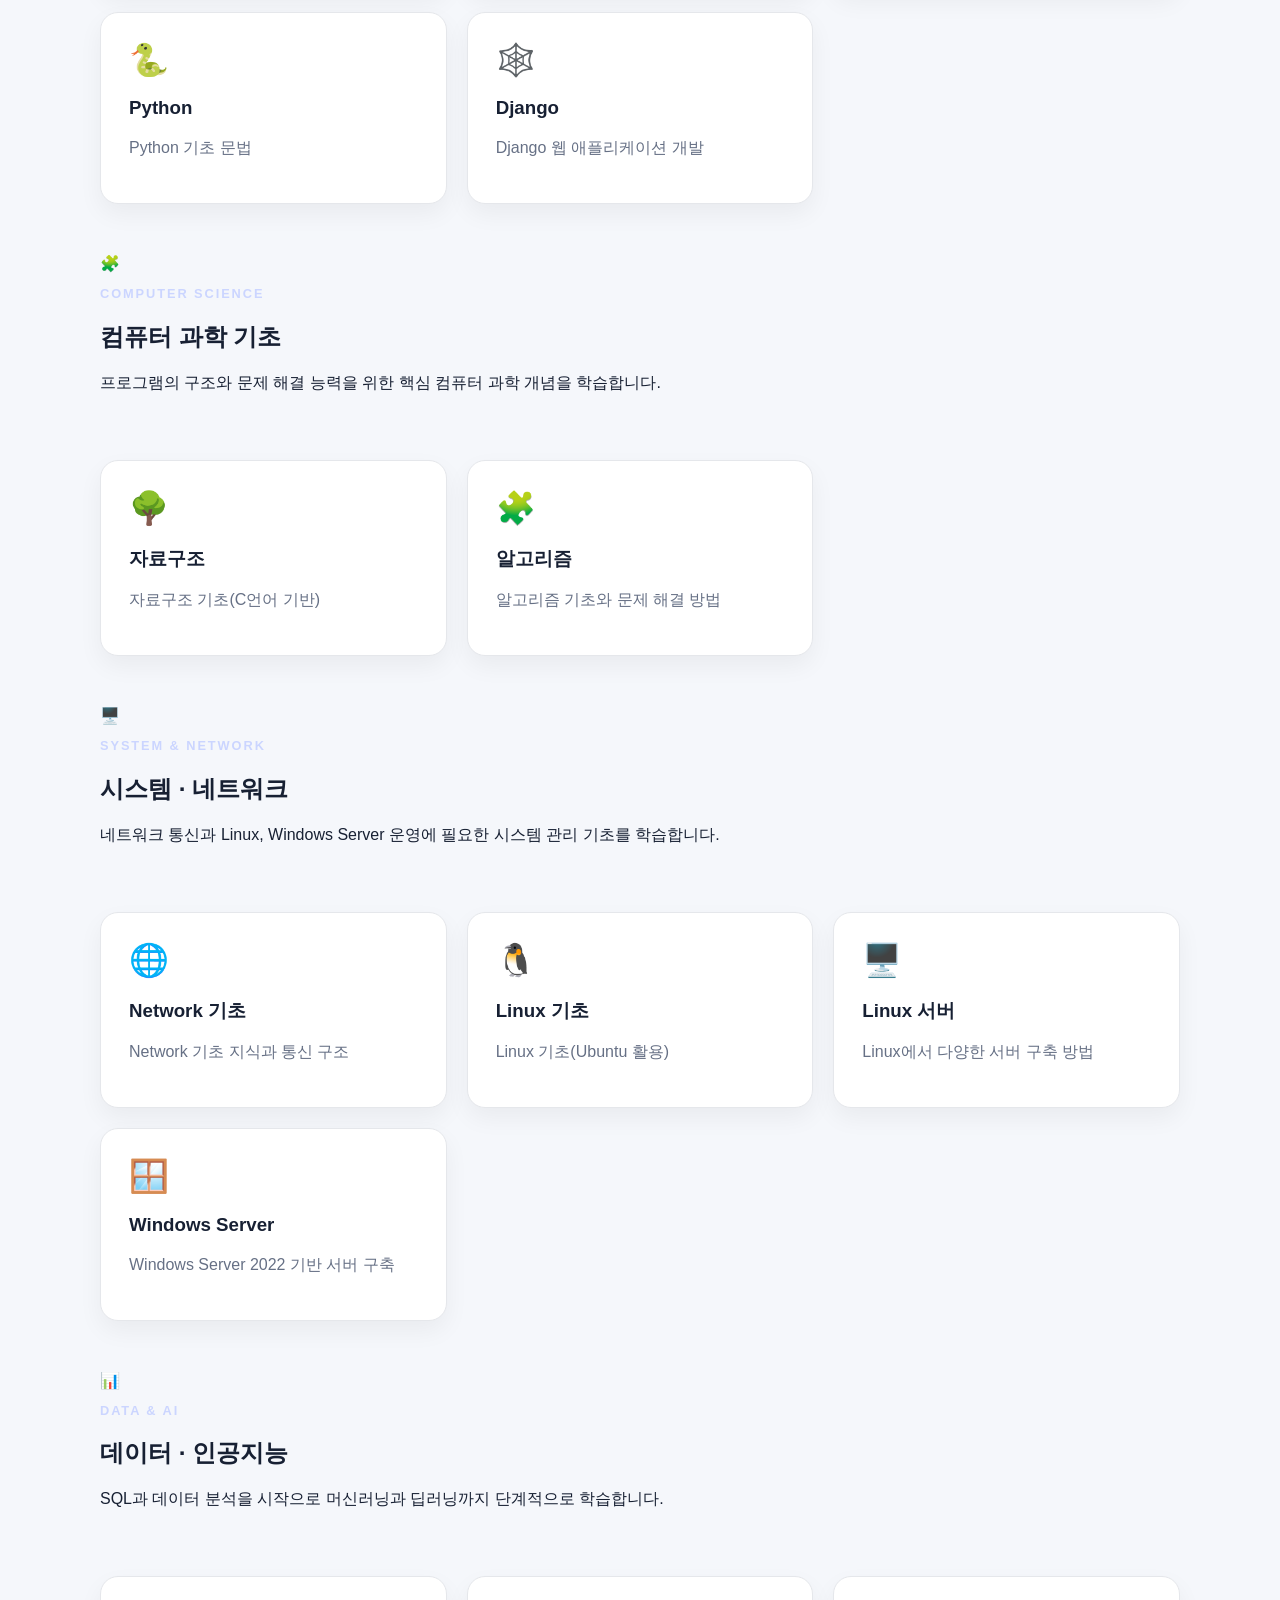
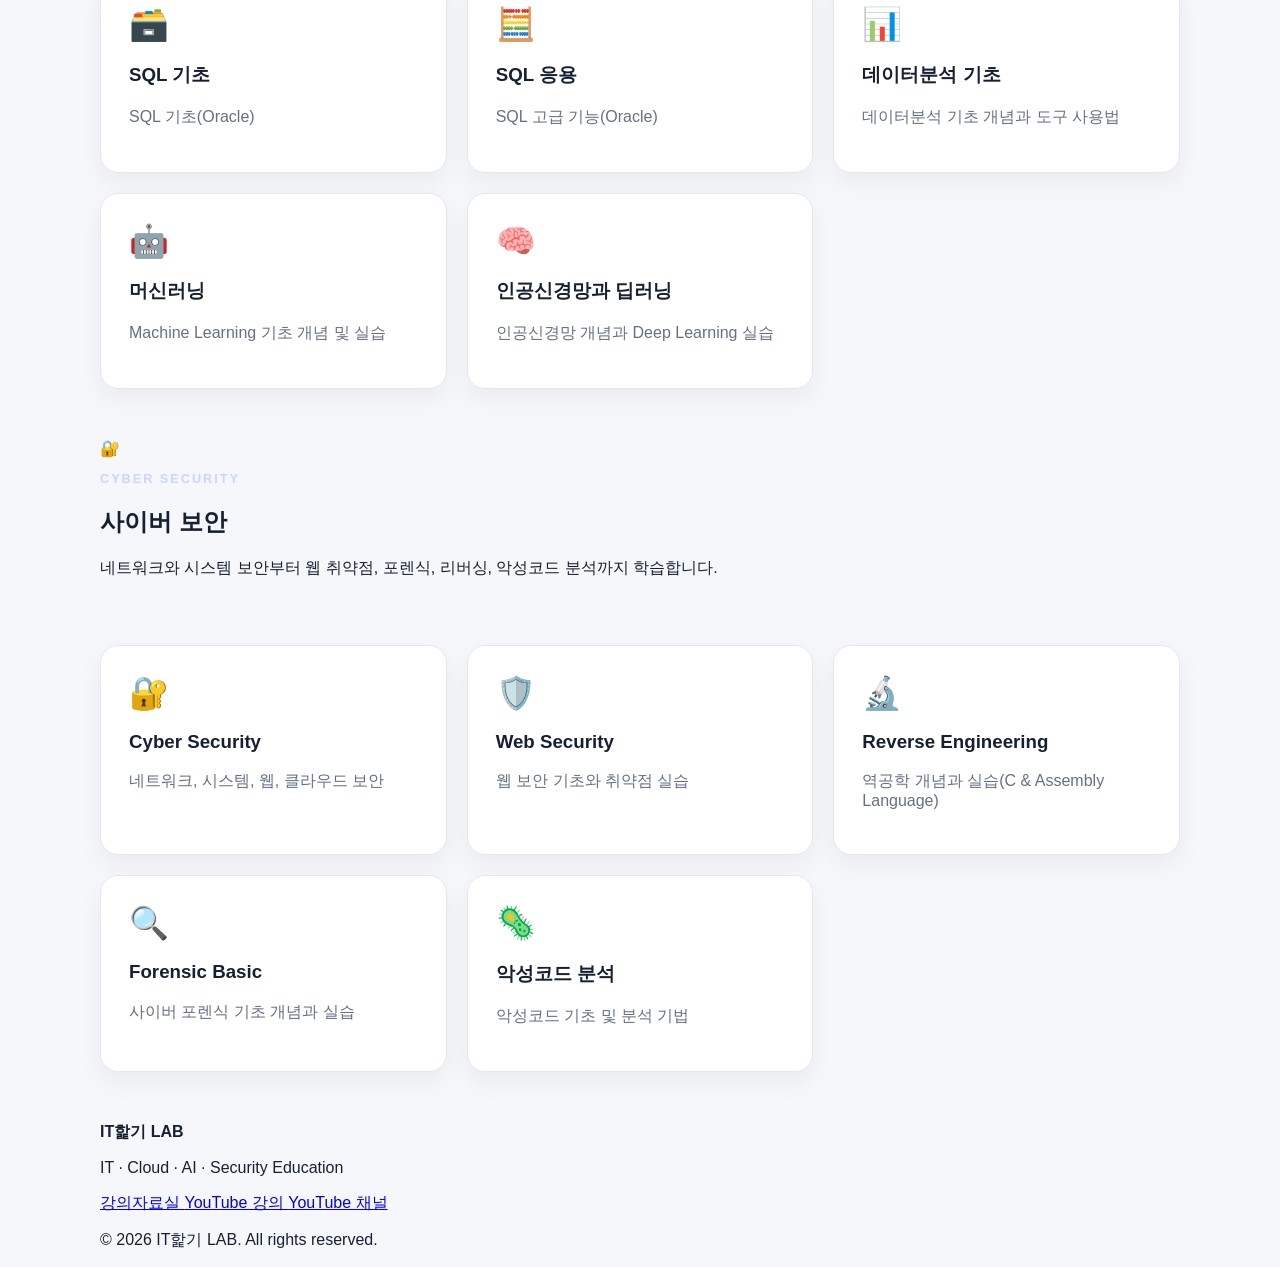
==== commit 0d8fb6e1: "update" ====
--- a/public/index.html
+++ b/public/index.html
@@ -55,8 +55,7 @@
                 </h1>
 
                 <p>
-                    프로그래밍부터 클라우드, 데이터, 시스템, 보안까지
-                    수업 자료를 분야별로 정리했습니다.
+                    프로그래밍부터 클라우드, 데이터, 시스템, 보안 등 수업 자료 링크
                 </p>
 
             </div>
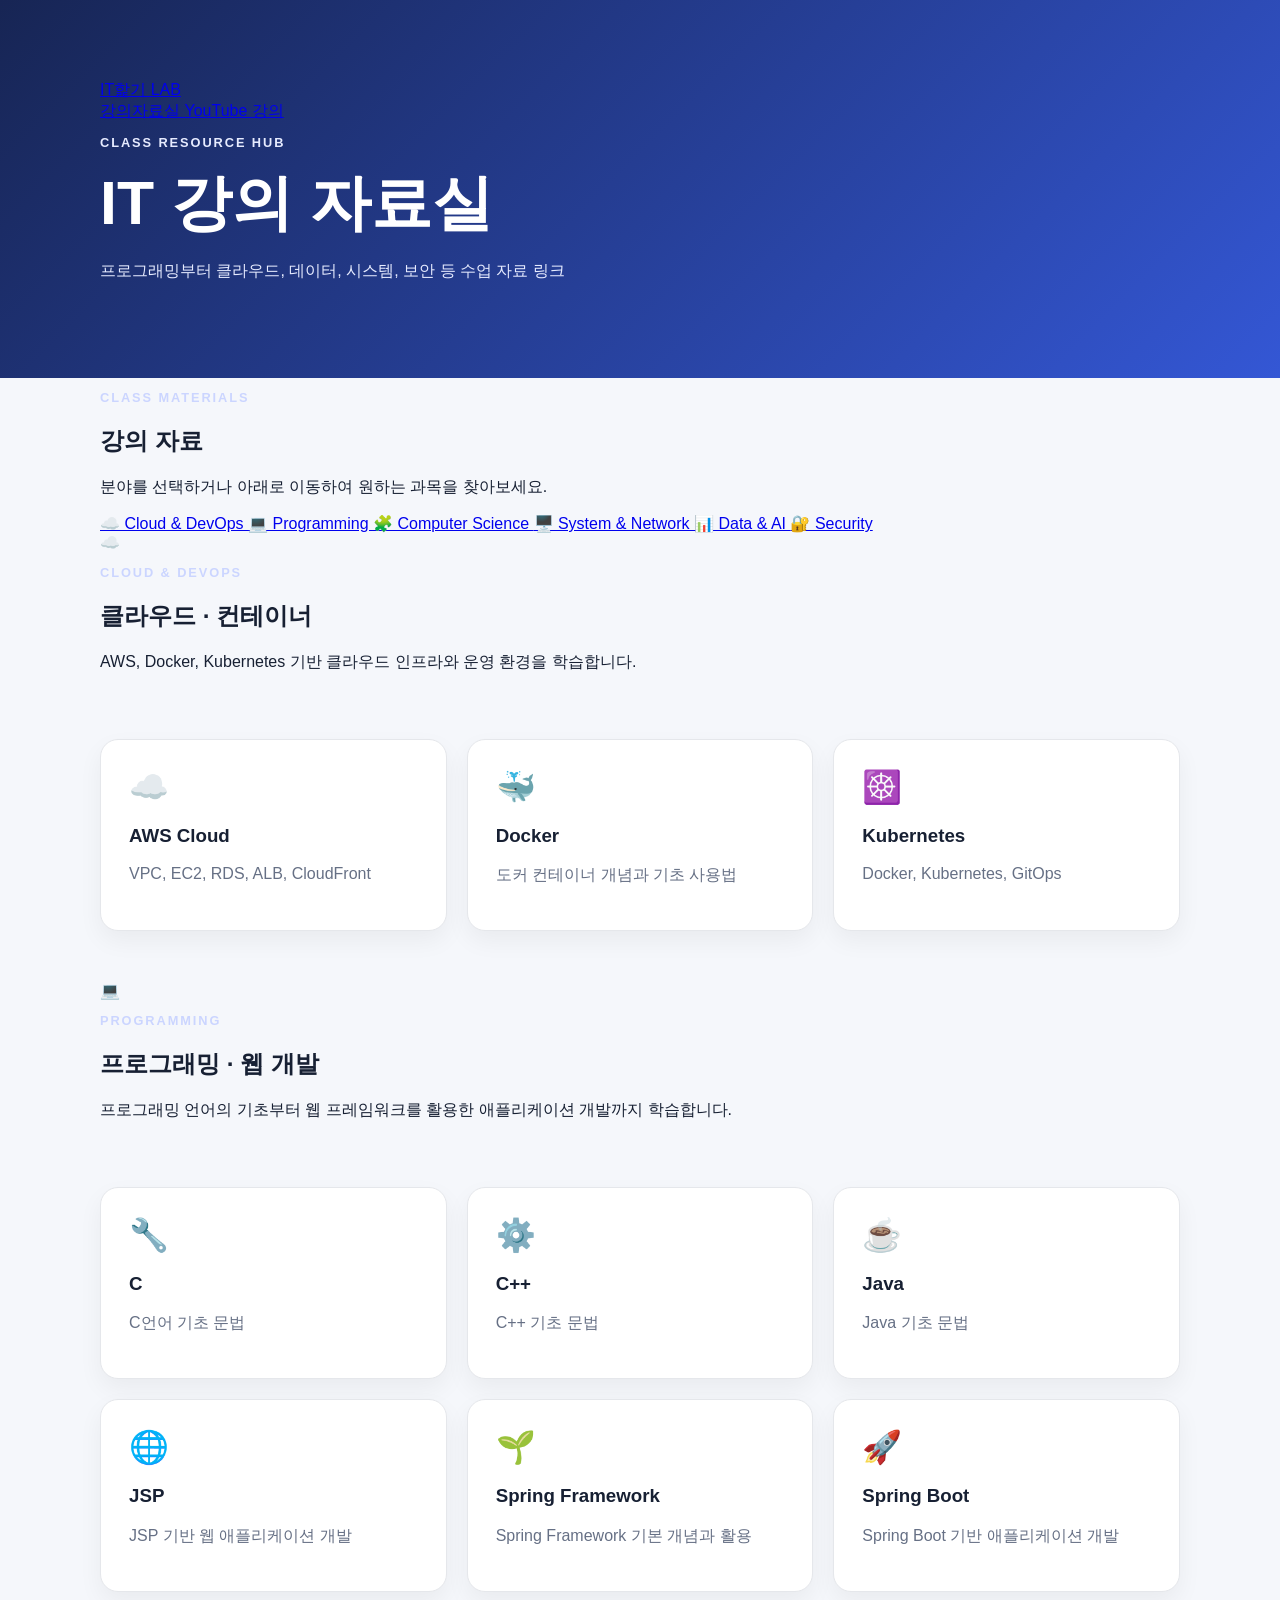
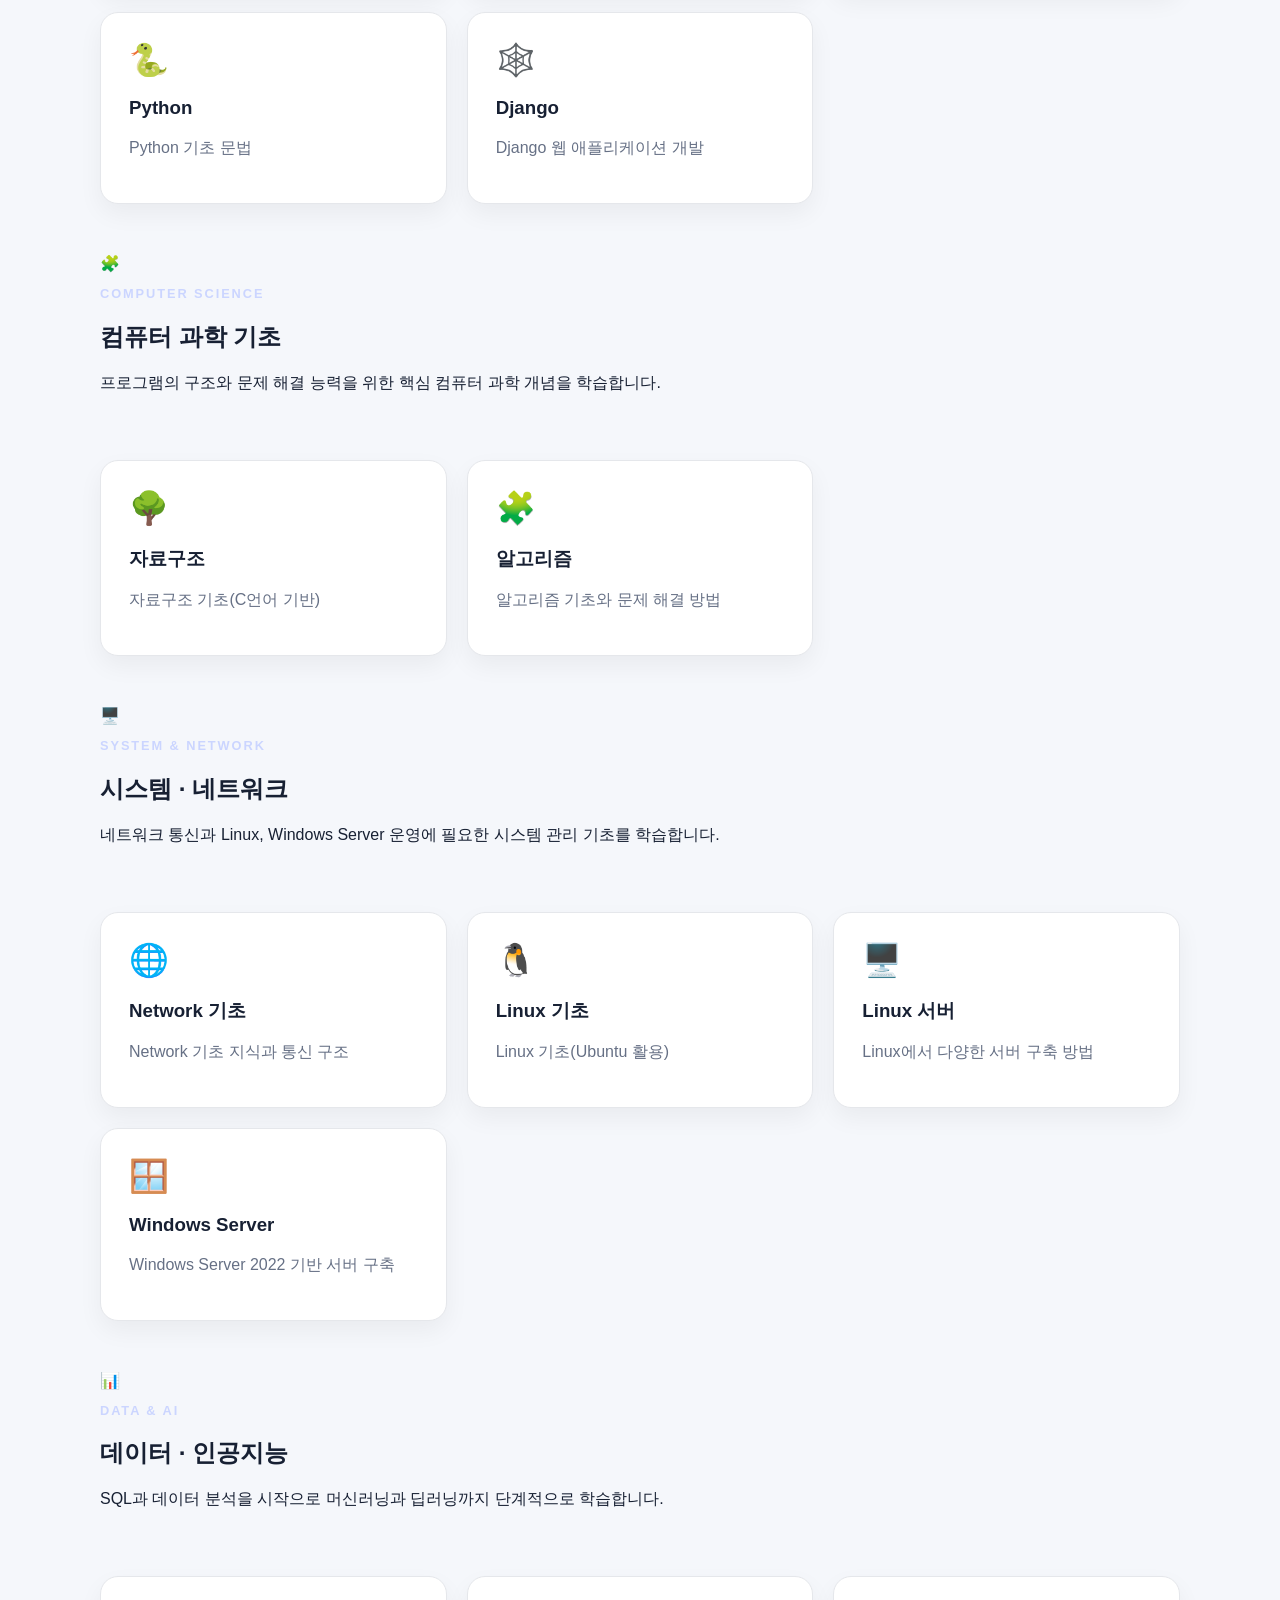
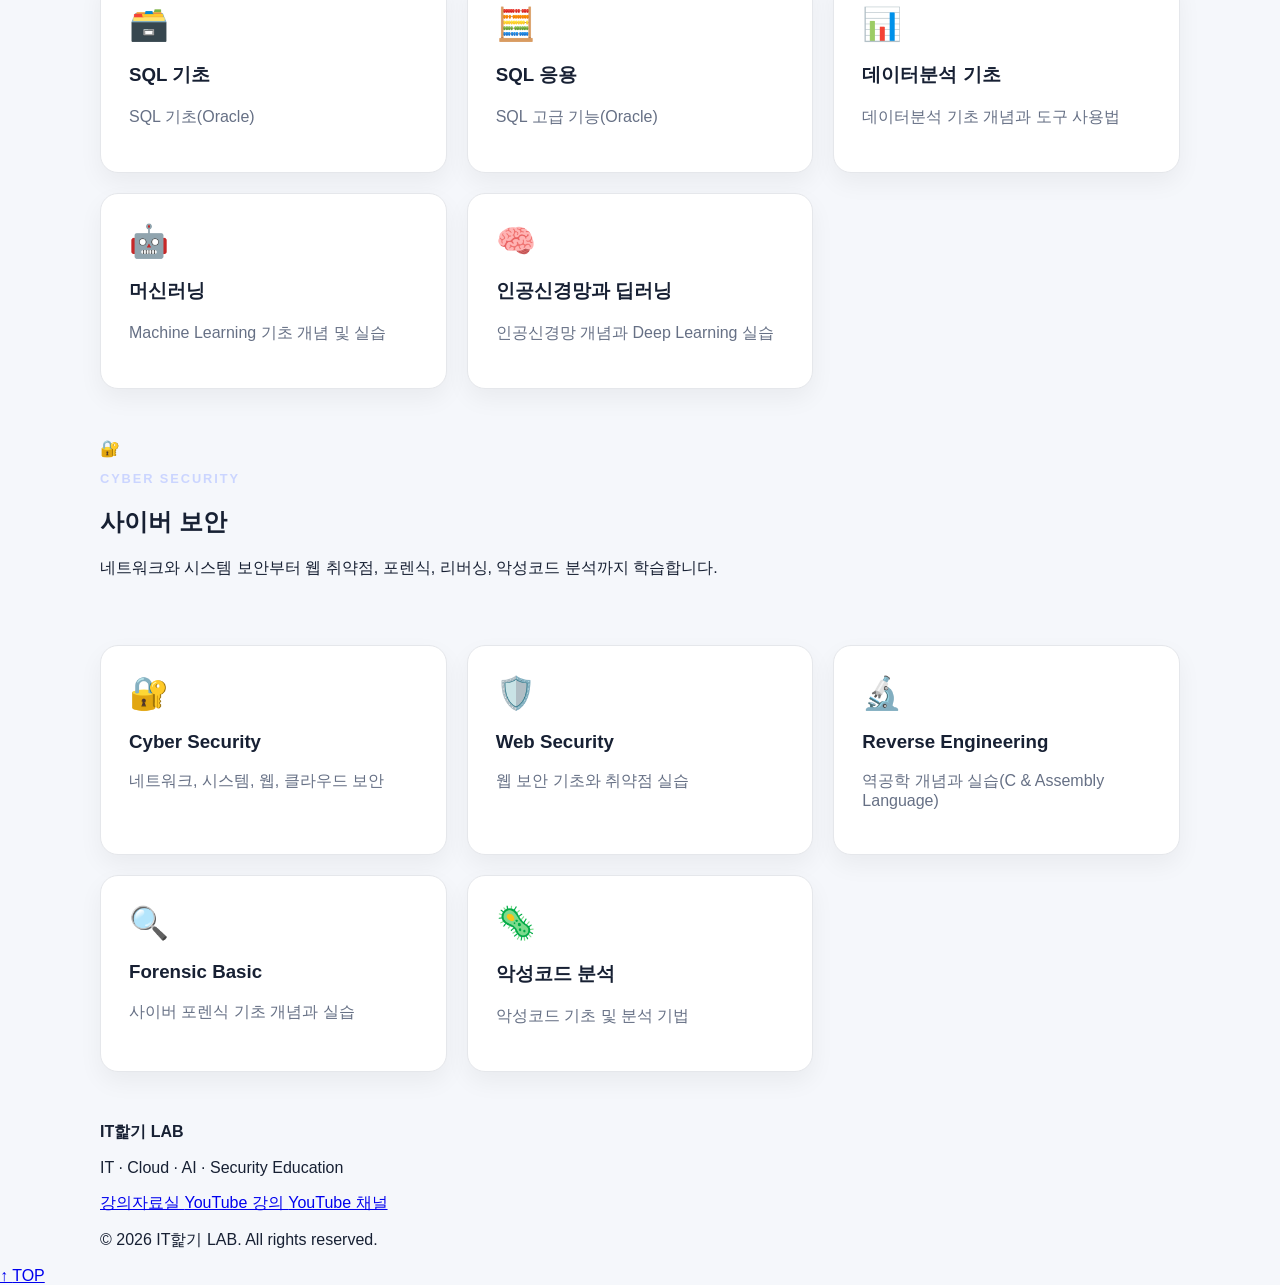
==== commit 66282146: "update" ====
--- a/public/index.html
+++ b/public/index.html
@@ -11,7 +11,7 @@
     <link rel="icon" type="image/png" href="/favicon.png">
 </head>
 
-<body>
+<body id="top">
 
     <!-- =========================
          HERO / HEADER
@@ -582,7 +582,16 @@
         </div>
 
     </footer>
-
+    
+    <!-- 맨 위로 이동 -->
+    <a
+        href="#top"
+        class="scroll-top"
+        aria-label="맨 위로 이동"
+    >
+        <span>↑</span>
+        <span class="scroll-top-text">TOP</span>
+    </a>
 </body>
 
 </html>
